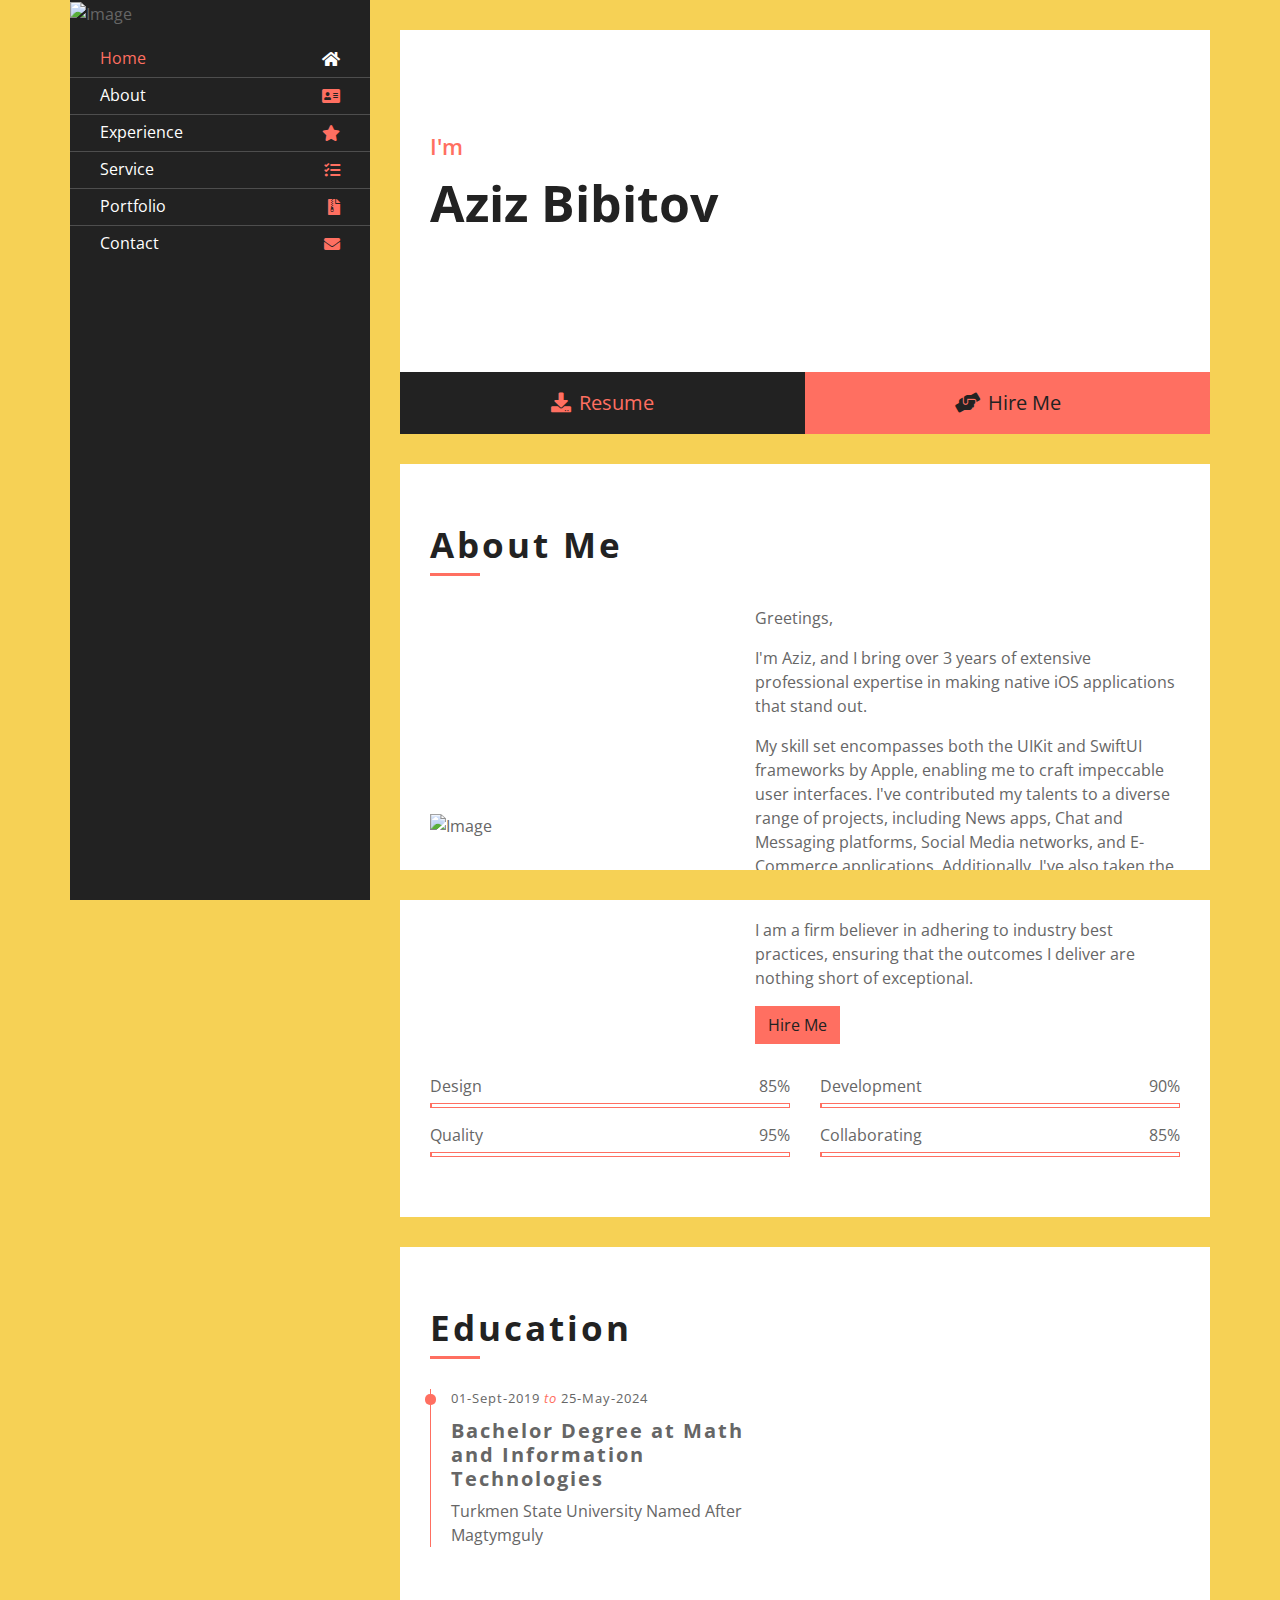
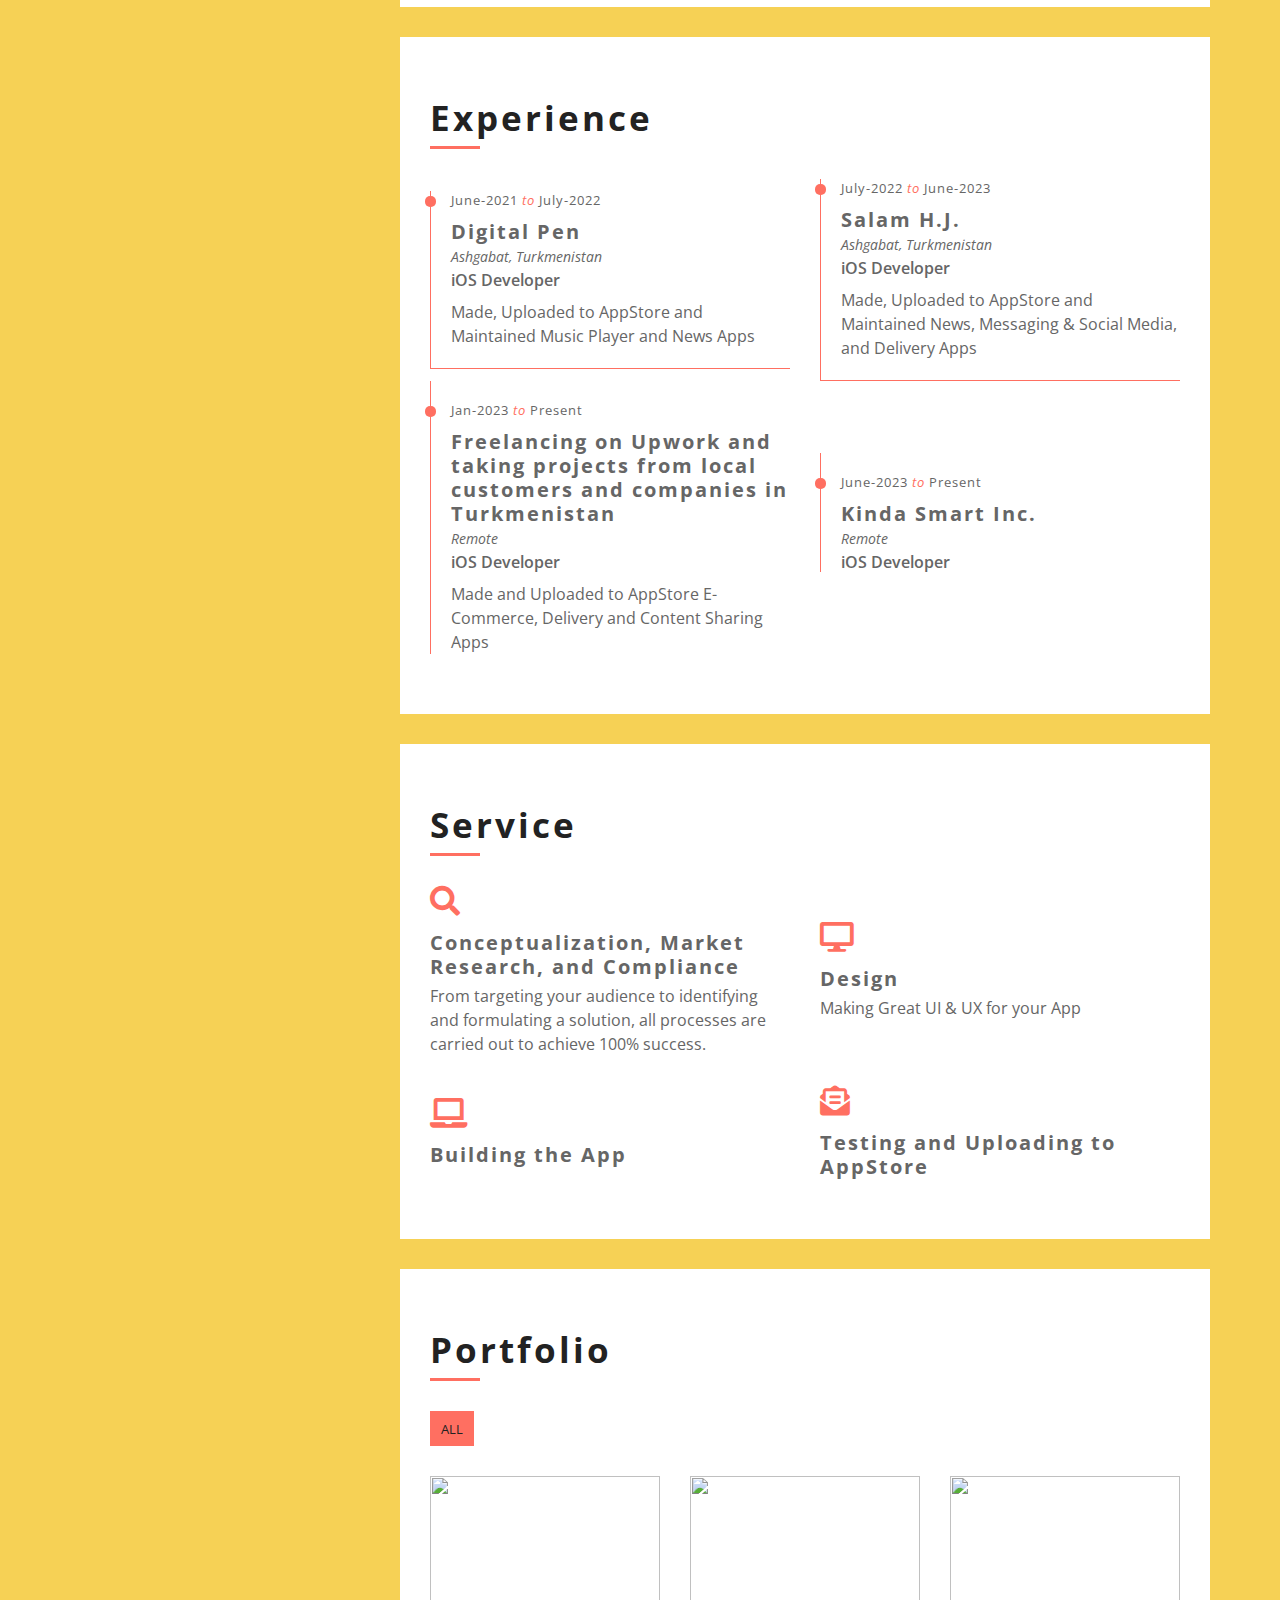
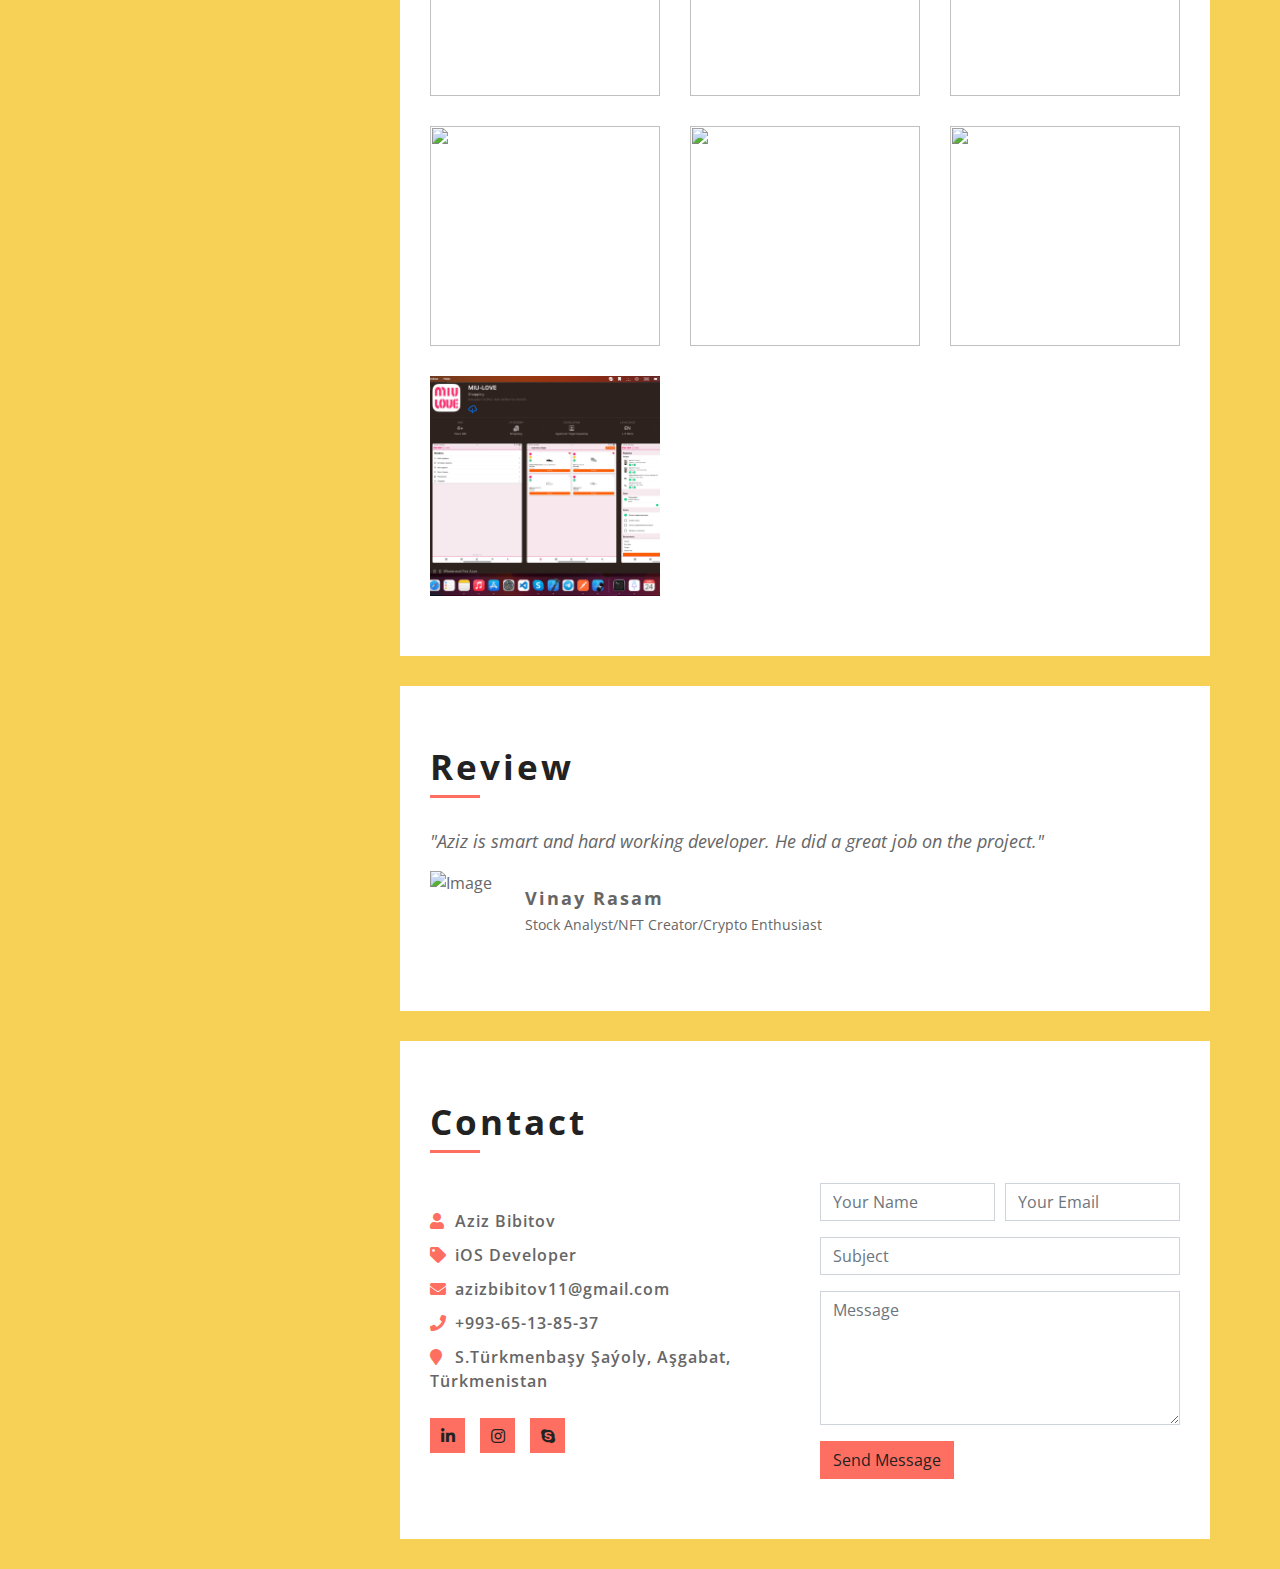
==== index.html @ 0ed860e7 "About changed" ====
<!DOCTYPE html>
<html lang="en">
    <head>
        <meta charset="utf-8">
        <title>Aziz Bibitov Portfolio</title>
        <meta content="width=device-width, initial-scale=1.0" name="viewport">
        <meta content="Aziz Bibitov Portfolio Expert iOS Developer iPhone Xcode" name="keywords">
        <meta content="Aziz Bibitov Portfolio Expert iOS Developer iPhone Xcode" name="description">

        <!-- Favicon -->
        <link href="img/favicon.ico" rel="icon">

        <!-- Google Fonts -->
        <link href="https://fonts.googleapis.com/css2?family=Open+Sans:300;400;600;700;800&display=swap" rel="stylesheet">

        <!-- CSS Libraries -->
        <link href="https://stackpath.bootstrapcdn.com/bootstrap/4.4.1/css/bootstrap.min.css" rel="stylesheet">
        <link href="https://cdnjs.cloudflare.com/ajax/libs/font-awesome/5.10.0/css/all.min.css" rel="stylesheet">
        <link href="lib/slick/slick.css" rel="stylesheet">
        <link href="lib/slick/slick-theme.css" rel="stylesheet">
        <link href="lib/lightbox/css/lightbox.min.css" rel="stylesheet">

        <!-- Template Stylesheet -->
        <link href="css/style.css" rel="stylesheet">
    </head>

    <body data-spy="scroll" data-target=".navbar" data-offset="51">
        <div class="wrapper">
            <div class="sidebar">
                <div class="sidebar-header">
                    <img src="img/profile.jpg" alt="Image">
                </div>
                <div class="sidebar-content">
                    <nav class="navbar navbar-expand-md bg-dark navbar-dark">
                        <a href="#" class="navbar-brand">Navigation</a>
                        <button type="button" class="navbar-toggler" data-toggle="collapse" data-target="#navbarCollapse">
                            <span class="navbar-toggler-icon"></span>
                        </button>
                        <div class="collapse navbar-collapse" id="navbarCollapse">
                            <ul class="nav navbar-nav">
                                <li class="nav-item">
                                    <a class="nav-link" href="#header">Home<i class="fa fa-home"></i></a>
                                </li>
                                <li class="nav-item">
                                    <a class="nav-link" href="#about">About<i class="fa fa-address-card"></i></a>
                                </li>
                                <li class="nav-item">
                                    <a class="nav-link" href="#experience">Experience<i class="fa fa-star"></i></a>
                                </li>
                                <li class="nav-item">
                                    <a class="nav-link" href="#service">Service<i class="fa fa-tasks"></i></a>
                                </li>
                                <li class="nav-item">
                                    <a class="nav-link" href="#portfolio">Portfolio<i class="fa fa-file-archive"></i></a>
                                </li>
                                <li class="nav-item">
                                    <a class="nav-link" href="#contact">Contact<i class="fa fa-envelope"></i></a>
                                </li>
                            </ul>
                        </div>
                    </nav>
                </div>
                <div class="sidebar-footer">
                    <!--  <a href="#"><i class="fab fa-twitter"></i></a>
                    <a href="#"><i class="fab fa-facebook-f"></i></a>
                    <a href="#"><i class="fab fa-linkedin-in"></i></a> -->
                </div>
            </div>
            <div class="content">
                <!-- Header Start -->
                <div class="header" id="header">
                    <div class="content-inner">
                        <p>I'm</p>
                        <h1>Aziz Bibitov</h1>
                        <h2></h2>
                        <div class="typed-text">Experienced iOS App Developer, Swift Xcode</div>
                    </div>
                </div>
                <!-- Header End -->
                
                <!-- Large Button Start -->
                <div class="large-btn">
                    <div class="content-inner">
                        <a class="btn" href="documents/aziz-bibitow-resume.pdf"><i class="fa fa-download"></i>Resume</a>
                        <a class="btn" href="https://join.skype.com/invite/KfkAxAWq8kUP"><i class="fa fa-hands-helping"></i>Hire Me</a>
                    </div>
                </div>
                <!-- Large Button End -->
                
                <!-- About Start -->
                <div class="about" id="about">
                    <div class="content-inner">
                        <div class="content-header">
                            <h2>About Me</h2>
                        </div>
                        <div class="row align-items-center">
                            <div class="col-md-6 col-lg-5">
                                <img src="img/about.jpg" alt="Image">
                            </div>
                            <div class="col-md-6 col-lg-7">
                                <p>
                                    Greetings,
                                </p>
                                <p>
                                    I'm Aziz, and I bring over 3 years of extensive professional expertise in making native iOS applications that stand out.
                                </p>
                                <p>
                                    My skill set encompasses both the UIKit and SwiftUI frameworks by Apple, enabling me to craft impeccable user interfaces. I've contributed my talents to a diverse range of projects, including News apps, Chat and Messaging platforms, Social Media networks, and E-Commerce applications. Additionally, I've also taken the initiative to create a captivating musical game app. 
                                </p>
                                <p>
                                    I am a firm believer in adhering to industry best practices, ensuring that the outcomes I deliver are nothing short of exceptional.
                                </p>
                                <a class="btn" href="https://join.skype.com/invite/KfkAxAWq8kUP">Hire Me</a>
                            </div>
                        </div>
                        <div class="row">
                            <div class="col-md-6">
                                <div class="skills">
                                    <div class="skill-name">
                                        <p>Design</p><p>85%</p>
                                    </div>
                                    <div class="progress">
                                        <div class="progress-bar" role="progressbar" aria-valuenow="85" aria-valuemin="0" aria-valuemax="100"></div>
                                    </div>
                                    <div class="skill-name">
                                        <p>Quality</p><p>95%</p>
                                    </div>
                                    <div class="progress">
                                        <div class="progress-bar" role="progressbar" aria-valuenow="95" aria-valuemin="0" aria-valuemax="100"></div>
                                    </div>
                                </div>
                            </div>
                            <div class="col-md-6">
                                <div class="skills">
                                    <div class="skill-name">
                                        <p>Development</p><p>90%</p>
                                    </div>
                                    <div class="progress">
                                        <div class="progress-bar" role="progressbar" aria-valuenow="90" aria-valuemin="0" aria-valuemax="100"></div>
                                    </div>
                                    <div class="skill-name">
                                        <p>Collaborating</p><p>85%</p>
                                    </div>
                                    <div class="progress">
                                        <div class="progress-bar" role="progressbar" aria-valuenow="85" aria-valuemin="0" aria-valuemax="100"></div>
                                    </div>
                                </div>
                            </div>
                        </div>
                    </div>
                </div>
                <!-- About End -->
                
                <!-- Education Start -->
                <div class="education" id="education">
                    <div class="content-inner">
                        <div class="content-header">
                            <h2>Education</h2>
                        </div>
                        <div class="row align-items-center">
                            <div class="col-md-6">
                                <div class="edu-col">
                                    <span>01-Sept-2019 <i>to</i> 25-May-2024</span>
                                    <h3>Bachelor Degree at Math and Information Technologies</h3>
                                    <p>Turkmen State University Named After Magtymguly</p>
                                </div>
                           <!--  </div>
                            <div class="col-md-6">
                                <div class="edu-col">
                                    <span>01-Jan-2020 <i>to</i> 31-Dec-2050</span>
                                    <h3>Bachelor Degree</h3>
                                    <p>Lorem ipsum dolor sit amet elit suscipit orci. Donec molestie velit id libero.</p>
                                </div>
                            </div>
                            <div class="col-md-6">
                                <div class="edu-col">
                                    <span>01-Jan-2020 <i>to</i> 31-Dec-2050</span>
                                    <h3>Associate Degree</h3>
                                    <p>Lorem ipsum dolor sit amet elit suscipit orci. Donec molestie velit id libero.</p>
                                </div>
                            </div>
                            <div class="col-md-6">
                                <div class="edu-col">
                                    <span>01-Jan-2020 <i>to</i> 31-Dec-2050</span>
                                    <h3>High School</h3>
                                    <p>Lorem ipsum dolor sit amet elit suscipit orci. Donec molestie velit id libero.</p>
                                </div> -->
                            </div>
                        </div>
                    </div>
                </div>
                <!-- Education Start -->
                
                <!-- Experience Start -->
                <div class="experience" id="experience">
                    <div class="content-inner">
                        <div class="content-header">
                            <h2>Experience</h2>
                        </div>
                        <div class="row align-items-center">
                            <div class="col-md-6">
                                <div class="exp-col">
                                    <span>June-2021 <i>to</i> July-2022</span>
                                    <h3>Digital Pen</h3>
                                    <h4>Ashgabat, Turkmenistan</h4>
                                    <h5>iOS Developer</h5>
                                    <p>Made, Uploaded to AppStore and Maintained Music Player and News Apps</p>
                                </div>
                            </div>
                            <div class="col-md-6">
                                <div class="exp-col">
                                    <span>July-2022 <i>to</i> June-2023</span>
                                    <h3>Salam H.J.</h3>
                                    <h4>Ashgabat, Turkmenistan</h4>
                                    <h5>iOS Developer</h5>
                                    <p>Made, Uploaded to AppStore and Maintained News, Messaging & Social Media, and Delivery Apps</p>
                                </div>
                           </div>
                            <div class="col-md-6">
                                <div class="exp-col">
                                    <span>Jan-2023 <i>to</i> Present</span>
                                    <h3>Freelancing on Upwork and taking projects from local customers and companies in Turkmenistan</h3>
                                    <h4>Remote</h4>
                                    <h5>iOS Developer</h5>
                                    <p>Made and Uploaded to AppStore E-Commerce, Delivery and Content Sharing Apps</p>
                                </div>
                              </div>
                            <div class="col-md-6">
                                <div class="exp-col">
                                    <span>June-2023 <i>to</i> Present</span>
                                    <h3>Kinda Smart Inc.</h3>
                                    <h4>Remote</h4>
                                    <h5>iOS Developer</h5>
                                    <p>   </p>
                                </div>
                            </div>
                        </div>
                    </div>
                </div>
                <!-- Experience Start -->
                
                <!-- Service Start -->
                <div class="service" id="service">
                    <div class="content-inner">
                        <div class="content-header">
                            <h2>Service</h2>
                        </div>
                        <div class="row align-items-center">
                            <div class="col-md-6">
                                <div class="srv-col">
                                    <i class="fa fa-search"></i>
                                    <h3>Conceptualization, Market Research, and Compliance</h3>
                                    <p>From targeting your audience to identifying and formulating a solution, all processes are carried out to achieve 100% success.</p>
                                </div>
                            </div>
                            <div class="col-md-6">
                                <div class="srv-col">
                                    <i class="fa fa-desktop"></i>
                                    <h3>Design</h3>
                                    <p>Making Great UI & UX for your App</p>
                                </div>
                            </div>
                            <div class="col-md-6">
                                <div class="srv-col">
                                    <i class="fa fa-laptop"></i>
                                    <h3>Building the App</h3>
                                    <p></p>
                                </div>
                            </div>
                            <div class="col-md-6">
                                <div class="srv-col">
                                    <i class="fa fa-envelope-open-text"></i>
                                    <h3>Testing and Uploading to AppStore</h3>
                                    <p></p>
                                </div>
                            </div>
                        </div>
                    </div>
                </div>
                <!-- Service Start -->
                
                <!-- Portfolio Start -->
                <div class="portfolio" id="portfolio">
                    <div class="content-inner">
                        <div class="content-header">
                            <h2>Portfolio</h2>
                        </div>
                        <div class="row">
                            <div class="col-lg-12">
                                <ul id="portfolio-flters">
                                    <li data-filter="*" class="filter-active">All</li>
                                  <!--   <li data-filter=".web-des">Design</li>
                                    <li data-filter=".web-dev">Development</li>
                                    <li data-filter=".dig-mar">Marketing</li> -->
                                </ul>
                            </div>
                        </div>
                        <div class="row portfolio-container">
                            <div class="col-lg-4 col-md-6 portfolio-item web-des">
                                <div class="portfolio-wrap">
                                    <figure>
                                        <img src="img/portfolio-1.jpg" class="img-fluid" alt="">
                                        <a href="img/portfolio-1.jpg" data-lightbox="portfolio" data-title="Salam Messenger AppStore" class="link-preview" title="Preview"><i class="fa fa-eye"></i></a>
                                        <a href="https://apps.apple.com/tm/app/salam-messenger/id1630651948" class="link-details" title="More Details"><i class="fa fa-link"></i></a>
                                        <a class="portfolio-title" href="documents/salam-messenger-desc.pdf">Salam Messenger <span>iOS Development</span></a>
                                    </figure>
                                </div>
                            </div>

                            <div class="col-lg-4 col-md-6 portfolio-item web-des">
                                <div class="portfolio-wrap">
                                    <figure>
                                        <img src="img/portfolio-2.jpg" class="img-fluid" alt="">
                                        <a href="img/portfolio-2.jpg" class="link-preview" data-lightbox="portfolio" data-title="SalamNews AppStore" title="Preview"><i class="fa fa-eye"></i></a>
                                        <a href="https://apps.apple.com/ao/app/salamnews/id1637242577" class="link-details" title="More Details"><i class="fa fa-link"></i></a>
                                        <a class="portfolio-title" href="documents/salam-news-desc.pdf">SalamNews <span>iOS Development</span></a>
                                    </figure>
                                </div>
                            </div>

                            <div class="col-lg-4 col-md-6 portfolio-item web-dev">
                                <div class="portfolio-wrap">
                                    <figure>
                                        <img src="img/portfolio-3.jpg" class="img-fluid" alt="">
                                        <a href="img/portfolio-3.jpg" class="link-preview" data-lightbox="portfolio" data-title="Salam Express AppStore" title="Preview"><i class="fa fa-eye"></i></a>
                                        <a href="https://apps.apple.com/tm/app/salam-express/id6447171216" class="link-details" title="More Details"><i class="fa fa-link"></i></a>
                                        <a class="portfolio-title" href="documents/salam-express-desc.pdf">Salam Express <span>iOS Development</span></a>
                                    </figure>
                                </div>
                            </div>

                            <div class="col-lg-4 col-md-6 portfolio-item web-dev">
                                <div class="portfolio-wrap">
                                    <figure>
                                        <img src="img/portfolio-4.jpg" class="img-fluid" alt="">
                                        <a href="img/portfolio-4.jpg" class="link-preview" data-lightbox="portfolio" data-title="Live Concert AppStore" title="Preview"><i class="fa fa-eye"></i></a>
                                        <a href="#" class="link-details" title="More Details"><i class="fa fa-link"></i></a>
                                        <a class="portfolio-title" href="documents/live-concert-sound-effects-desc.pdf">Live Concert <span>iOS Development</span></a>
                                    </figure>
                                </div>
                            </div>

                            <div class="col-lg-4 col-md-6 portfolio-item dig-mar">
                                <div class="portfolio-wrap">
                                    <figure>
                                        <img src="img/portfolio-5.jpg" class="img-fluid" alt="">
                                        <a href="img/portfolio-5.jpg" class="link-preview" data-lightbox="portfolio" data-title="Content Transfer Smart Share AppStore" title="Preview"><i class="fa fa-eye"></i></a>
                                        <a href="https://apps.apple.com/us/app/content-transfer-smart-share/id1669141051" class="link-details" title="More Details"><i class="fa fa-link"></i></a>
                                        <a class="portfolio-title" href="documents/content-transfer-prez.pdf">Content Transfer Smart Share <span>iOS Development</span></a>
                                    </figure>
                                </div>
                            </div>

                            <div class="col-lg-4 col-md-6 portfolio-item dig-mar">
                                <div class="portfolio-wrap">
                                    <figure>
                                        <img src="img/portfolio-6.jpg" class="img-fluid" alt="">
                                        <a href="img/portfolio-6.jpg" class="link-preview" data-lightbox="portfolio" data-title="Altyn Ýoda AppStore" title="Preview"><i class="fa fa-eye"></i></a>
                                        <a href="https://apps.apple.com/us/app/altyn-%C3%BDoda/id6449493886" class="link-details" title="More Details"><i class="fa fa-link"></i></a>
                                        <a class="portfolio-title" href="documents/altyn-yoda-desc.pdf">Altyn Ýoda <span>iOS Development</span></a>
                                    </figure>
                                </div>
                            </div>

                            <div class="col-lg-4 col-md-6 portfolio-item dig-mar">
                                <div class="portfolio-wrap">
                                    <figure>
                                        <img src="img/portfolio-7.png" class="img-fluid" alt="">
                                        <a href="img/portfolio-7.png" class="link-preview" data-lightbox="portfolio" data-title="MIU LOVE AppStore" title="Preview"><i class="fa fa-eye"></i></a>
                                        <a href="https://apps.apple.com/us/app/miu-love/id6449924504" class="link-details" title="More Details"><i class="fa fa-link"></i></a>
                                        <a class="portfolio-title" href="documents/miu-love-desc.pdf">MIU LOVE <span>iOS Development</span></a>
                                    </figure>
                                </div>
                            </div>
                        </div>
                    </div>
                </div>
                <!-- Portfolio Start -->
                
                <!-- Review Start -->
                <div class="review" id="review">
                    <div class="content-inner">
                        <div class="content-header">
                            <h2>Review</h2>
                        </div>
                        <div class="row align-items-center review-slider">
                            <div class="col-md-12">
                                <div class="review-slider-item">
                                    <div class="review-text">
                                        <p>
                                            "Aziz is smart and hard working developer. He did a great job on the project."
                                        </p>
                                    </div>
                                    <div class="review-img">
                                        <img src="img/review-1.jpg" alt="Image">
                                        <div class="review-name">
                                            <h3>Vinay Rasam</h3>
                                            <p>Stock Analyst/NFT Creator/Crypto Enthusiast</p>
                                        </div>
                                    </div>
                                </div>
                            </div>
                            <!-- <div class="col-md-12">
                                <div class="review-slider-item">
                                    <div class="review-text">
                                        <p>
                                            Lorem ipsum dolor sit amet, consectetur adipiscing elit. Sed eu suscipit orci. Donec molestie velit id libero blandit, quis suscipit urna suscipit. Donec aliquet erat eu lacinia iaculis. Ut tempor tellus eu sem pharetra feugiat.
                                        </p>
                                    </div>
                                    <div class="review-img">
                                        <img src="img/review-2.jpg" alt="Image">
                                        <div class="review-name">
                                            <h3>Client Name</h3>
                                            <p>Profession</p>
                                        </div>
                                    </div>
                                </div>
                            </div>
                            <div class="col-md-12">
                                <div class="review-slider-item">
                                    <div class="review-text">
                                        <p>
                                            Lorem ipsum dolor sit amet, consectetur adipiscing elit. Sed eu suscipit orci. Donec molestie velit id libero blandit, quis suscipit urna suscipit. Donec aliquet erat eu lacinia iaculis. Ut tempor tellus eu sem pharetra feugiat.
                                        </p>
                                    </div>
                                    <div class="review-img">
                                        <img src="img/review-3.jpg" alt="Image">
                                        <div class="review-name">
                                            <h3>Client Name</h3>
                                            <p>Profession</p>
                                        </div>
                                    </div>
                                </div>
                            </div> -->
                        </div>
                    </div>
                </div>
                <!-- Review End -->
                
                <!-- Contact Start -->
                <div class="contact" id="contact">
                    <div class="content-inner">
                        <div class="content-header">
                            <h2>Contact</h2>
                        </div>
                        <div class="row align-items-center">
                            <div class="col-md-6">
                                <div class="contact-info">
                                    <p><i class="fa fa-user"></i>Aziz Bibitov</p>
                                    <p><i class="fa fa-tag"></i>iOS Developer</p>
                                    <p><i class="fa fa-envelope"></i><a href="mailto:azizbibitov11@gmail.com">azizbibitov11@gmail.com</a></p>
                                    <p><i class="fa fa-phone"></i><a href="tel:+99365138537">+993-65-13-85-37</a></p>
                                    <p><i class="fa fa-map-marker"></i>S.Türkmenbaşy Şaýoly, Aşgabat, Türkmenistan</p>
                                    <div class="social">
                                       <!--  <a class="btn" href=""><i class="fab fa-twitter"></i></a>
                                        <a class="btn" href=""><i class="fab fa-facebook-f"></i></a> -->
                                        <a class="btn" href="https://www.linkedin.com/in/aziz-bibitov-707753252/"><i class="fab fa-linkedin-in"></i></a>
                                        <a class="btn" href="https://www.instagram.com/azizbibitov96/"><i class="fab fa-instagram"></i></a>
                                        <a class="btn" href="https://join.skype.com/invite/KfkAxAWq8kUP"><i class="fab fa-skype"></i></a>
                                    </div>
                                </div>
                            </div>
                            <div class="col-md-6">
                                <div class="form">
                                    <form>
                                        <div class="form-row">
                                            <div class="form-group col-md-6">
                                                <input type="text" class="form-control" placeholder="Your Name" />
                                            </div>
                                            <div class="form-group col-md-6">
                                                <input type="email" class="form-control" placeholder="Your Email" />
                                            </div>
                                        </div>
                                        <div class="form-group">
                                            <input type="text" class="form-control" placeholder="Subject" />
                                        </div>
                                        <div class="form-group">
                                            <textarea class="form-control" rows="5" placeholder="Message"></textarea>
                                        </div>
                                        <div><button class="btn" type="submit">Send Message</button></div>
                                    </form>
                                </div>
                            </div>
                        </div>
                    </div>
                </div>
                <!-- Contact End -->
                
                <!-- Footer Start -->
                <!-- <div class="footer">
                    <div class="content-inner">
                        <div class="row align-items-center">
                            <div class="col-md-6">
                                <p>&copy; Copyright <a href="https://htmlcodex.com">HTML Codex</a>. All Rights Reserved</p>
                            </div>
                            <div class="col-md-6">
                                <p>Powered by <a href="https://htmlcodex.com">HTML Codex</a></p>
                            </div>
                        </div>
                    </div>
                </div>  -->
                <!-- Footer Start -->
            </div>
        </div>
        
        <!-- Back to Top -->
        <a href="#" class="back-to-top"><i class="fa fa-angle-double-up"></i></a>
        
        <!-- JavaScript Libraries -->
        <script src="https://code.jquery.com/jquery-3.4.1.min.js"></script>
        <script src="https://stackpath.bootstrapcdn.com/bootstrap/4.4.1/js/bootstrap.bundle.min.js"></script>
        <script src="lib/easing/easing.min.js"></script>
        <script src="lib/slick/slick.min.js"></script>
        <script src="lib/typed/typed.min.js"></script>
        <script src="lib/waypoints/waypoints.min.js"></script>
        <script src="lib/isotope/isotope.pkgd.min.js"></script>
        <script src="lib/lightbox/js/lightbox.min.js"></script>
        
        <!-- Template Javascript -->
        <script src="js/main.js"></script>
    </body>
</html>
---- css/style.css ----
/**********************************/
/********** General CSS *********** #F6D155  1e4566 /
/**********************************/
body {
    color: #666666;
    background: #F6D155;
    font-family: 'Open Sans', sans-serif;
}

a {
    color: #222222;
    transition: all .3s;
}

a:hover,
a:active,
a:focus {
    color: #FF6F61;
    outline: none;
    text-decoration: none;
}

.btn:focus {
    box-shadow: none;
}


/**********************************/
/****** Layout with Sidebar *******/
/**********************************/
.wrapper {
    position: relative;
    margin: 0 auto;
    width: 100%;
    max-width: 1140px;
}

.wrapper .sidebar {
    position: relative;
    width: 100%;
    float: left;
    background: #222222;
}

.wrapper .content {
    position: relative;
    width: 100%;
    padding: 15px;
    float: left;
    background: #F6D155;
}

.wrapper .sidebar-header,
.wrapper .sidebar-footer {
    display: none;
}

.navbar {
    padding: 15px;
    background: #222222 !important;
}

.navbar-expand-md .navbar-nav .nav-item {
    width: 100%;
    border-top: 1px solid rgba(255, 255, 255, .2);
}

.navbar-expand-md .navbar-nav .nav-item:first-child{
    border-top: none;
}

.navbar-expand-md .navbar-nav .nav-link {
    color: #ffffff;
    padding: 5px 15px 7px 15px;
    transition: all .3s;
}

.navbar-expand-md .navbar-nav .nav-link i {
    color: #FF6F61;
    float: right;
    padding-top: 5px;
    transition: all .3s;
}

.navbar-expand-md .navbar-nav .nav-link:hover,
.navbar-expand-md .navbar-nav .nav-link.active {
    color: #FF6F61;
}

.navbar-expand-md .navbar-nav .nav-link:hover i,
.navbar-expand-md .navbar-nav .nav-link.active i{
    color: #ffffff;
}


.wrapper .sidebar,
.wrapper .content {
    -webkit-transition: margin 200ms ease-out;
    -moz-transition: margin 200ms ease-out;
    -o-transition: margin 200ms ease-out;
    transition: margin 200ms ease-out;
}

@media (min-width: 768px) {
    .wrapper .content {
        padding: 30px 0px 30px 30px;
    }
    
    .wrapper .content::before,
    .wrapper .content::after {
        position: fixed;
        content: "";
        width: 100%;
        height: 30px;
        background: #F6D155;
        z-index: 1;
    }
    
    .wrapper .content::before {
        top: 0;
    }
    
    .wrapper .content::after {
        bottom: 0;
    }
    
    .wrapper .sidebar {
        position: fixed;
        width: 300px;
        height: 100%;
        margin-left: -250px;
        float: left;
        overflow: auto;
        scrollbar-width: thin;
        scrollbar-color: gray;
        z-index: 2;
    }

    .wrapper .sidebar:hover {
        margin-left: 0px;
    }
    
    .wrapper .content {
        position: relative;
        width: calc(100% - 50px);
        margin-left: 50px;
        float: right;
    }
    
    .wrapper .sidebar:hover  .sidebar-header {
        position: relative;
        display: block;
        width: 100%;
    }

    .wrapper .sidebar .sidebar-header img {
        width: 100%;
        height: auto;
    }
    
    .navbar-brand {
        display: none;
    }
    
    .navbar {
        padding: 15px 0;
        flex-direction: column;
    }
    
    .wrapper .sidebar:hover .navbar-expand-md .navbar-nav .nav-link {
        padding: 5px 30px 7px 30px;
    }
    
    .wrapper .sidebar::-webkit-scrollbar {
        width: 7px;
    }

    .wrapper .sidebar::-webkit-scrollbar-track {
        -webkit-box-shadow: inset 0 0 6px rgba(0,0,0,0.1);
    }

    .wrapper .sidebar::-webkit-scrollbar-thumb {
        background-color: darkgrey;
        outline: 1px solid slategrey;
        border-radius: 7px
    }
    
    .navbar-brand {
        display: none;
    }
    
    .sidebar .sidebar-footer {
        width: 300px;
        position: fixed;
        bottom: 0;
        padding: 15px;
        font-size: 0;
        text-align: center;
        background: #222222;
    }
    
    .sidebar .sidebar-footer a {
        display: inline-block;
        width: 40px;
        height: 40px;
        padding: 5px 0;
        margin: 0 15px 15px 0;
        text-align: center;
        font-size: 18px;
        color: #222222;
        background: #FF6F61;
    }
    
    .sidebar .sidebar-footer a:last-child {
        margin-right: 0;
    }
    
    .sidebar .sidebar-footer a:hover {
        color: #FF6F61;
        background: #ffffff;
    }
    
    .sidebar:hover .sidebar-footer {
        display: block;
    }
}

@media (min-width: 992px) {
    .wrapper .sidebar {
        margin: 0;
    }

    .wrapper .content {
        width: calc(100% - 300px);
        margin-left: 300px;
    }

    .sidebar .sidebar-header {
        position: relative;
        display: block;
        width: 100%;
    }
    
    .navbar-expand-md .navbar-nav .nav-link {
        padding: 5px 30px 7px 30px;
    }
    
    .sidebar .sidebar-footer {
        display: block;
    }
}

@media (max-width: 1140px) {
    .wrapper .content {
        padding: 30px;
    }
}

@media (max-width: 576px) {
    .wrapper .content {
        padding: 15px;
    }
}


/**********************************/
/******** Back to Top CSS *********/
/**********************************/
.back-to-top {
    position: fixed;
    display: none;
    width: 30px;
    height: 30px;
    text-align: center;
    line-height: 1;
    font-size: 30px;
    right: 30px;
    bottom: 30px;
    transition: background 0.5s;
    z-index: 11;
}

.back-to-top i {
    color: #222222;
}

.back-to-top i:hover {
    color: #FF6F61;
}

.back-to-top {
    -webkit-animation: action 1s infinite  alternate;
    animation: action 1s infinite  alternate;
}

@-webkit-keyframes action {
    0% { transform: translateY(0); }
    100% { transform: translateY(-15px); }
}

@keyframes action {
    0% { transform: translateY(0); }
    100% { transform: translateY(-15px); }
}


/**********************************/
/*********** Header CSS ***********/
/**********************************/
.header {
    position: relative;
    background: #ffffff;
}

.header .content-inner {
    padding: 100px 30px;
    background: url(../img/profile.png) right bottom no-repeat;
    background-size: contain;
}

.header p {
    color: #FF6F61;
    font-size: 22px;
    font-weight: 600;
    margin-bottom: 10px;
}

.header h1 {
    color: #222222;
    font-size: 50px;
    font-weight: 700;
}

.header h2 {
    display: inline-block;
    margin: 0;
    height: 25px;
    font-size: 25px;
}

.header .typed-text {
    display: none;
}

.header .typed-cursor {
    font-size: 25px;
    font-weight: 300;
    color: #222222;
}

.large-btn .content-inner {
    font-size: 0;
    border-bottom: 30px solid #F6D155;
}

.large-btn .btn {
    position: relative;
    width: 50%;
    padding: 15px 0;
    color: #FF6F61;
    font-size: 20px;
    background: #222222;
    border-radius: 0;
}

.large-btn .btn:last-child {
    color: #222222;
    background: #FF6F61;
}

.large-btn .btn i {
    margin-right: 8px;
}

.large-btn .btn::after {
    position: absolute;
    content: "";
    width: 0;
    height: 100%;
    top: 0;
    left: 0;
    transition: all .3s;
}

.large-btn .btn:hover::after {
    width: 100%;
    background: rgba(255, 255, 255, .1);
}


/**********************************/
/******* Content Header CSS *******/
/**********************************/
.content-header {
    position: relative;
    width: 100%;
    margin-bottom: 30px;
    padding-bottom: 10px;
}

.content-header h2 {
    color: #222222;
    font-size: 35px;
    font-weight: 700;
    letter-spacing: 3px;
    margin: 0;
}

.content-header::after {
    content: '';
    position: absolute;
    display: block;
    width: 50px;
    height: 3px;
    bottom: 0;
    left: 0;
    background: #FF6F61;
}


/**********************************/
/*********** About CSS ************/
/**********************************/
.about {
    position: relative;
    padding: 60px 30px;
    background: #ffffff;
    border-bottom: 30px solid #F6D155;
}


.about img {
    width: 100%;
    height: auto;
}

@media(max-width: 767.98px) {
    .about img {
        margin-bottom: 15px;
    }
}

.about .btn {
    border-radius: 0;
    color: #222222;
    background: #FF6F61;
    transition: all .3s;
}

.about .btn:hover {
    color: #FF6F61;
    background: #222222;
}

.about .skills {
    padding-top: 15px;
}

.about .skill-name {
    margin-top: 15px;
}

.about .skill-name p {
    display: inline-block;
    margin-bottom: 5px;
    font-size: 16px;
    font-weight: 400;
}

.about .skill-name p:last-child {
    float: right;
}

.about .progress {
    height: 5px;
    border: 1px solid #FF6F61;
    border-radius: 0;
    background: #ffffff;
}

.about .progress .progress-bar {
    width: 1px;
    background: #FF6F61;
    border-radius: 0;
    transition: 1s;
}


/**********************************/
/********* Education CSS **********/
/**********************************/
.education {
    position: relative;
    padding: 60px 30px;
    background: #ffffff;
    border-bottom: 30px solid #F6D155;
}

.education .edu-col {
    position: relative;
    width: 100%;
    padding: 20px 0 20px 20px;
    border-left: 1px solid #FF6F61;
    border-bottom: 1px solid #FF6F61;
}

.education .col-md-6:first-child .edu-col {
    padding-top: 0;
}

.education .col-md-6:last-child .edu-col {
    border-bottom: none;
    padding-bottom: 0;
}

@media (min-width: 768px) {
    .education .col-md-6:nth-child(-n+2) .edu-col {
        padding-top: 0;
    }

    .education .col-md-6:last-child .edu-col,
    .education .col-md-6:nth-last-child(2) .edu-col {
        border-bottom: none;
        padding-bottom: 0;
    }
}

.education .edu-col span {
    position: relative;
    display: block;
    font-size: 13px;
    letter-spacing: 1px;
    margin-bottom: 10px;
}

.education .edu-col span::before {
    position: absolute;
    content: "";
    width: 11px;
    height: 11px;
    background: #FF6F61;
    top: 5px;
    left: -26px;
    border-radius: 5px;
}

.education .edu-col span i {
    color: #FF6F61;
}

.education .edu-col h3 {
    font-size: 20px;
    font-weight: 700;
    letter-spacing: 2px;
}

.education .edu-col p {
    margin: 0;
}


/**********************************/
/********* Experience CSS *********/
/**********************************/
.experience {
    position: relative;
    padding: 60px 30px;
    background: #ffffff;
    border-bottom: 30px solid #F6D155;
}

.experience .exp-col {
    position: relative;
    width: 100%;
    padding: 20px 0 20px 20px;
    border-left: 1px solid #FF6F61;
    border-bottom: 1px solid #FF6F61;
}

.experience .col-md-6:first-child .exp-col {
    padding-top: 0;
}

.experience .col-md-6:last-child .exp-col {
    border-bottom: none;
    padding-bottom: 0;
}

@media (min-width: 768px) {
    .experience .col-md-6:nth-child(-n+2) .exp-col {
        padding-top: 0;
    }

    .experience .col-md-6:last-child .exp-col,
    .experience .col-md-6:nth-last-child(2) .exp-col {
        border-bottom: none;
        padding-bottom: 0;
    }
}

.experience .exp-col span {
    position: relative;
    display: block;
    font-size: 13px;
    letter-spacing: 1px;
    margin-bottom: 10px;
}

.experience .exp-col span::before {
    position: absolute;
    content: "";
    width: 11px;
    height: 11px;
    background: #FF6F61;
    top: 5px;
    left: -26px;
    border-radius: 5px;
}

.experience .exp-col span i {
    color: #FF6F61;
}

.experience .exp-col h3 {
    font-size: 20px;
    font-weight: 700;
    letter-spacing: 2px;
    margin-bottom: 5px;
}

.experience .exp-col h4 {
    font-size: 14px;
    font-weight: 400;
    font-style: italic;
    margin-bottom: 5px;
}

.experience .exp-col h5 {
    font-size: 16px;
    font-weight: 600;
    margin-bottom: 10px;
}

.experience .exp-col p {
    margin: 0;
}


/**********************************/
/*********** Service CSS **********/
/**********************************/
.service {
    position: relative;
    padding: 60px 30px 30px 30px;
    background: #ffffff;
    border-bottom: 30px solid #F6D155;
}

.service .srv-col {
    position: relative;
    width: 100%;
    margin-bottom: 30px;
}

.service .srv-col i {
    font-size: 30px;
    color: #FF6F61;
    margin-bottom: 15px;
}

.service .srv-col h3 {
    font-size: 20px;
    font-weight: 700;
    letter-spacing: 2px;
    margin-bottom: 5px;
}

.experience .exp-col h4 {
    font-size: 14px;
    font-weight: 400;
    font-style: italic;
    margin-bottom: 5px;
}

.experience .exp-col h5 {
    font-size: 16px;
    font-weight: 600;
    margin-bottom: 10px;
}

.experience .exp-col p {
    margin: 0;
}


/**********************************/
/********** Portfolio CSS *********/
/**********************************/
.portfolio {
    position: relative;
    padding: 60px 30px 30px 30px;
    background: #ffffff;
    border-bottom: 30px solid #F6D155;
}

.portfolio #portfolio-flters {
    padding: 0;
    margin: -15px 0 30px 0;
    list-style: none;
    font-size: 0;
}

.portfolio #portfolio-flters li {
    cursor: pointer;
    margin: 15px -1px 0 0;
    display: inline-block;
    height: 35px;
    padding: 10px;
    color: #666666;
    font-size: 13px;
    line-height: 15px;
    text-transform: uppercase;
    border: 1px solid #FF6F61;
    background: #ffffff;
    transition: all 0.3s ease-in-out;
}

.portfolio #portfolio-flters li:hover,
.portfolio #portfolio-flters li.filter-active {
    background: #FF6F61;
    color: #222222;
}

.portfolio .portfolio-item {
    position: relative;
    height: 250px;
    overflow: hidden;
}

.portfolio .portfolio-item figure {
    background: #ffffff;
    overflow: hidden;
    height: 220px;
    position: relative;
    border-radius: 0;
    margin: 0; 
}

.portfolio .portfolio-item figure img {
    width: 100%; 
    height: 100%; 
    object-fit: cover; 
}

.portfolio .portfolio-item figure:hover img {
    opacity: 0.3;
    transition: 0.3s;
}

.portfolio .portfolio-item figure .link-preview,
.portfolio .portfolio-item figure .link-details,
.portfolio .portfolio-item figure .portfolio-title {
    position: absolute;
    display: inline-block;
    opacity: 0;
    line-height: 1;
    text-align: center;
    width: 45px;
    height: 35px;
    background: #FF6F61;
    transition: 0.2s linear;
}

.portfolio .portfolio-item figure .link-preview i,
.portfolio .portfolio-item figure .link-details i {
    color: #222222;
    padding-top: 10px;
    font-size: 16px;
}

.portfolio .portfolio-item figure .link-preview:hover,
.portfolio .portfolio-item figure .link-details:hover {
    background: #222222;
}

.portfolio .portfolio-item figure .link-preview:hover i,
.portfolio .portfolio-item figure .link-details:hover i {
    color: #FF6F61;
}

.portfolio .portfolio-item figure .link-preview {
    left: 50%;
    top: calc(25% - 18px);
}

.portfolio .portfolio-item figure .link-details {
    right: 50%;
    top: calc(25% - 18px);
}

.portfolio .portfolio-item figure .portfolio-title {
    margin: 0;
    width: 100%;
    height: 50%;
    left: 0;
    right: 0;
    top: 100%;
    padding: 30px 10px;
    color: #222222;
    font-size: 16px;
    font-weight: 600;
    background: rgba(255, 111, 97, .5);
    border-radius: 0;
}

.portfolio .portfolio-item figure .portfolio-title:hover {
    text-decoration: none;
}

.portfolio .portfolio-item figure .portfolio-title span {
    display: block;
    margin-top: 10px;
    font-family: 'Open Sans', sans-serif;
    font-size: 13px;
    font-weight: 300;
}

.portfolio .portfolio-item figure:hover .link-preview {
    opacity: 1;
    left: calc(50% - 61px);
}

.portfolio .portfolio-item figure:hover .link-details {
    opacity: 1;
    right: calc(50% - 61px);
}

.portfolio .portfolio-item figure:hover .portfolio-title {
    opacity: 1;
    top: 50%;
}


/**********************************/
/*********** Review CSS ***********/
/**********************************/
.review {
    position: relative;
    background: #ffffff;
    border-bottom: 30px solid #F6D155;
}

.review .content-inner {
    position: relative;
    padding: 60px 30px;
    background: url(../img/quote.png) right bottom no-repeat;
}

.review .review-text p {
    font-size: 18px;
    font-style: italic;
}

.review .review-img {
    display: flex;
    align-items: center;
}

.review .review-img img {
    width: 80px; 
    height: 80px; 
    object-fit: cover;
    margin-right: 15px;
}

.review .review-name h3 {
    font-size: 18px;
    font-weight: 700;
    letter-spacing: 2px;
    margin-bottom: 5px;
}

.review .review-name p {
    font-size: 14px;
    margin-bottom: 0;
}

.review .review-text .ratting {
    margin-bottom: 5px;
}

.review .review-text .ratting i {
    color: #FF6F61;
    font-size: 14px;
}

.review .slick-slider:hover .slick-prev {
    left: 30px;
}

.review .slick-slider:hover .slick-next {
    right: 30px;
}

.review-slider .slick-prev,
.review-slider .slick-next {
    width: 35px;
    height: 35px;
    z-index: 1;
    opacity: 0;
    transition: .5s;
    background: rgba(255, 111, 97, .7);
}

.review-slider .slick-prev {
    left: 55px;
}

.review-slider .slick-next {
    right: 55px;
}

.review-slider.slick-slider:hover .slick-prev {
    left: 15px;
    opacity: 1;
}

.review-slider.slick-slider:hover .slick-next {
    right: 15px;
    opacity: 1;
}

.review-slider .slick-prev:hover,
.review-slider .slick-prev:focus,
.review-slider .slick-next:hover,
.review-slider .slick-next:focus {
    background: rgba(0, 0, 0, .7);
}

.review-slider .slick-prev:hover::before,
.review-slider .slick-prev:focus::before,
.review-slider .slick-next:hover::before,
.review-slider .slick-next:focus::before {
    color: #FF6F61;
}

.review-slider .slick-prev::before,
.review-slider .slick-next::before {
    font-family: "Font Awesome 5 Free";
    font-weight: 900;
    font-size: 18px;
    color: #ffffff;
}

.review-slider .slick-prev::before {
    content: "\f104";
}

.review-slider .slick-next::before {
    content: "\f105";
}

.review-slider .slick-dots {
    bottom: 15px;
}

.review-slider .slick-dots li button:before {
    color: #ffffff;
    font-size: 15px;
}

.review-slider .slick-dots li.slick-active button:before {
    color: #FF6F61;
}

.review-slider.slick-slider {
    margin-bottom: 0;
}


/**********************************/
/*********** Contact CSS ***********/
/**********************************/
.contact {
    position: relative;
    padding: 60px 30px 30px 30px;
    background: #ffffff;
}

.contact .contact-info {
    position: relative;
    width: 100%;
    margin-bottom: 30px;
}

.contact .contact-info p {
    font-size: 16px;
    font-weight: 600;
    letter-spacing: 1px;
    margin-bottom: 10px;
}

.contact .contact-info p i {
    width: 25px;
    color: #FF6F61;
}

.contact .contact-info p a {
    color: #666666;
}

.contact .contact-info p a:hover {
    color: #FF6F61;
    text-decoration: none;
}

.contact .social {
    font-size: 0;
}

.contact .social a {
    width: 35px;
    height: 35px;
    padding: 5px 0;
    color: #222222;
    background: #FF6F61;
    border-radius: 0;
    margin-top: 15px;
    margin-right: 15px;
    transition: all .3s;
}

.contact .social a:last-child {
    margin-right: 0;
}

.contact .social a:hover {
    color: #FF6F61;
    background: #222222;
}

.contact .form {
    position: relative;
    width: 100%;
    margin-bottom: 30px;
}

.contact .form .form-control {
    border-radius: 0;
}

.contact .form .form-control:focus {
    box-shadow: none;
    border-color: #FF6F61;
}

.contact .form .btn {
    color: #222222;
    background: #FF6F61;
    border-radius: 0;
    transition: all .3s;
}

.contact .form .btn:hover {
    color: #FF6F61;
    background: #222222;
}


/**********************************/
/*********** Footer CSS ***********/
/**********************************/
.footer {
    position: relative;
    width: 100%;
    padding: 30px 30px 0 30px;
    background: #F6D155;
}

.footer .col-md-6:last-child {
    text-align: right;
}

@media(max-width: 767.98px) {
    .footer .col-md-6,
    .footer .col-md-6:last-child{
        text-align: center;
    }
}

.footer p {
    color: #222222;
    margin: 0;
}

.footer a {
    color: #FF6F61;
    font-weight: 600;
}

.footer a:hover {
    color: #222222;
}
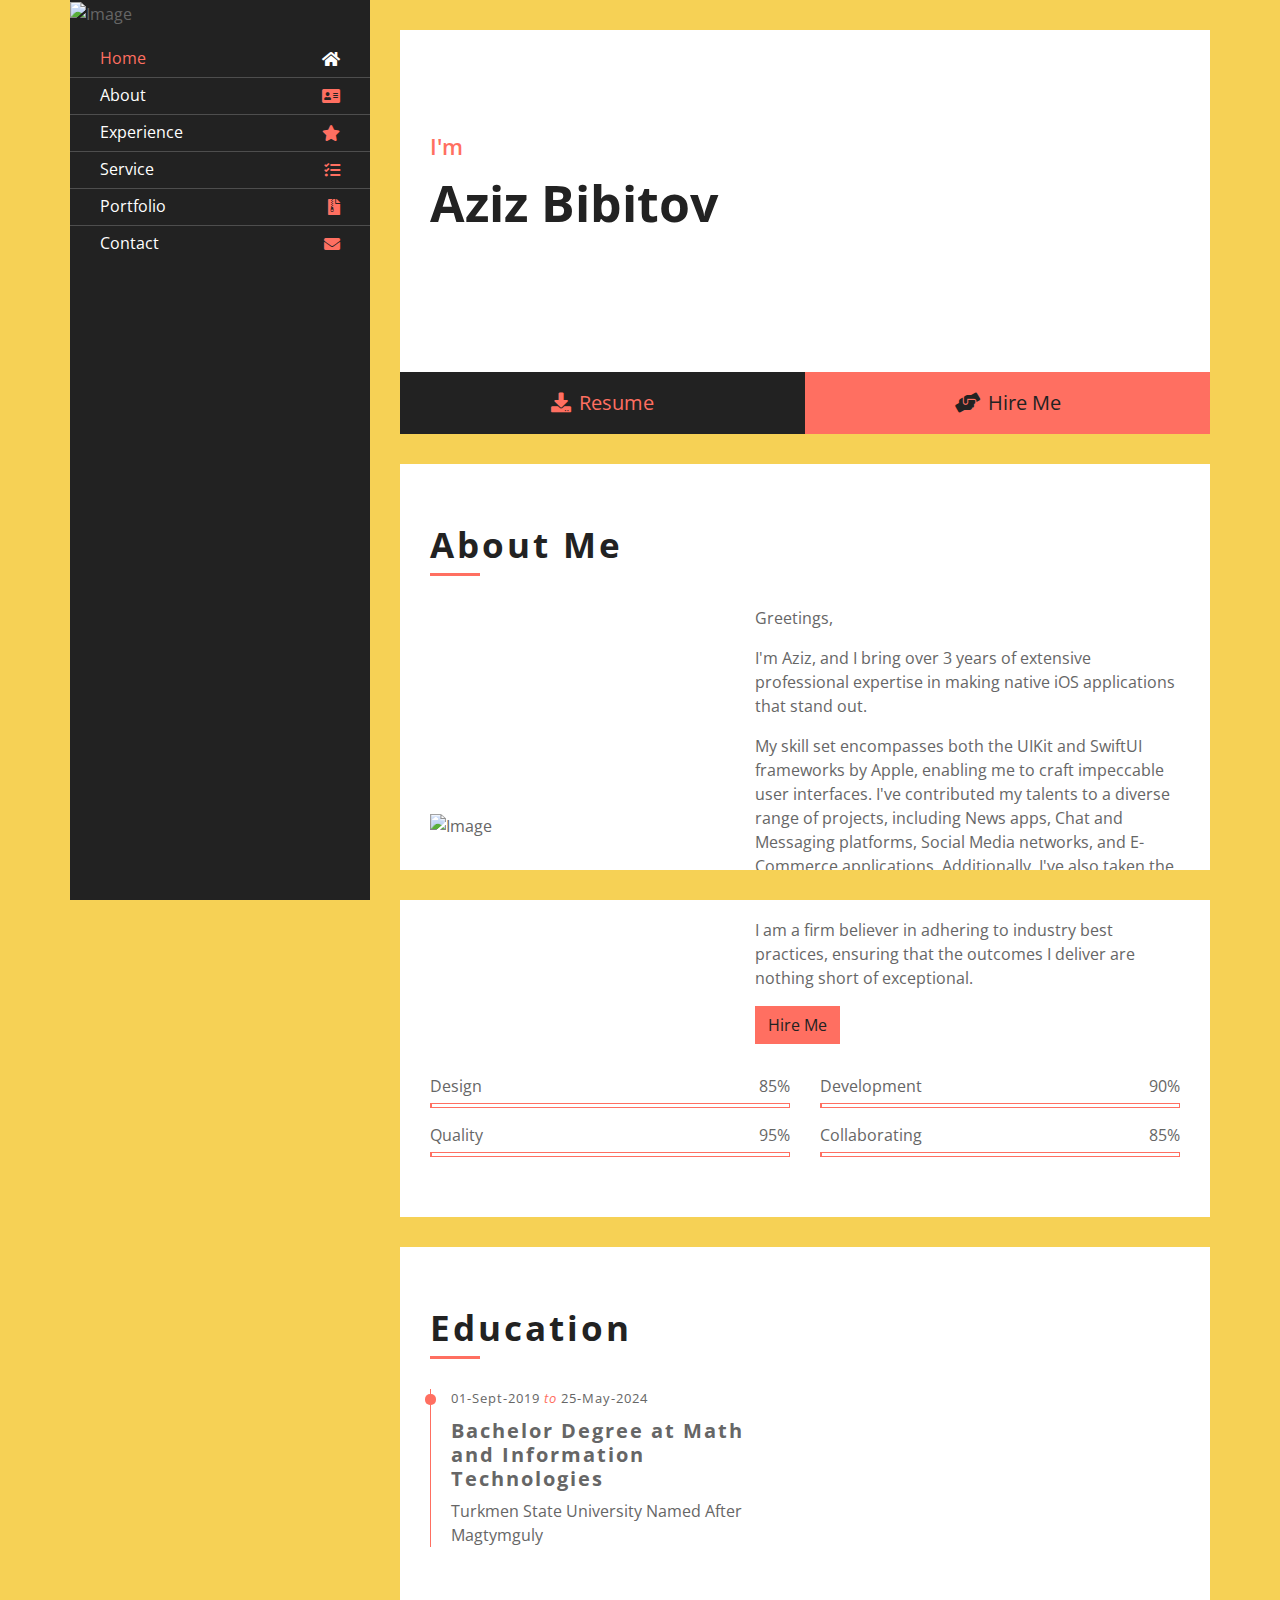
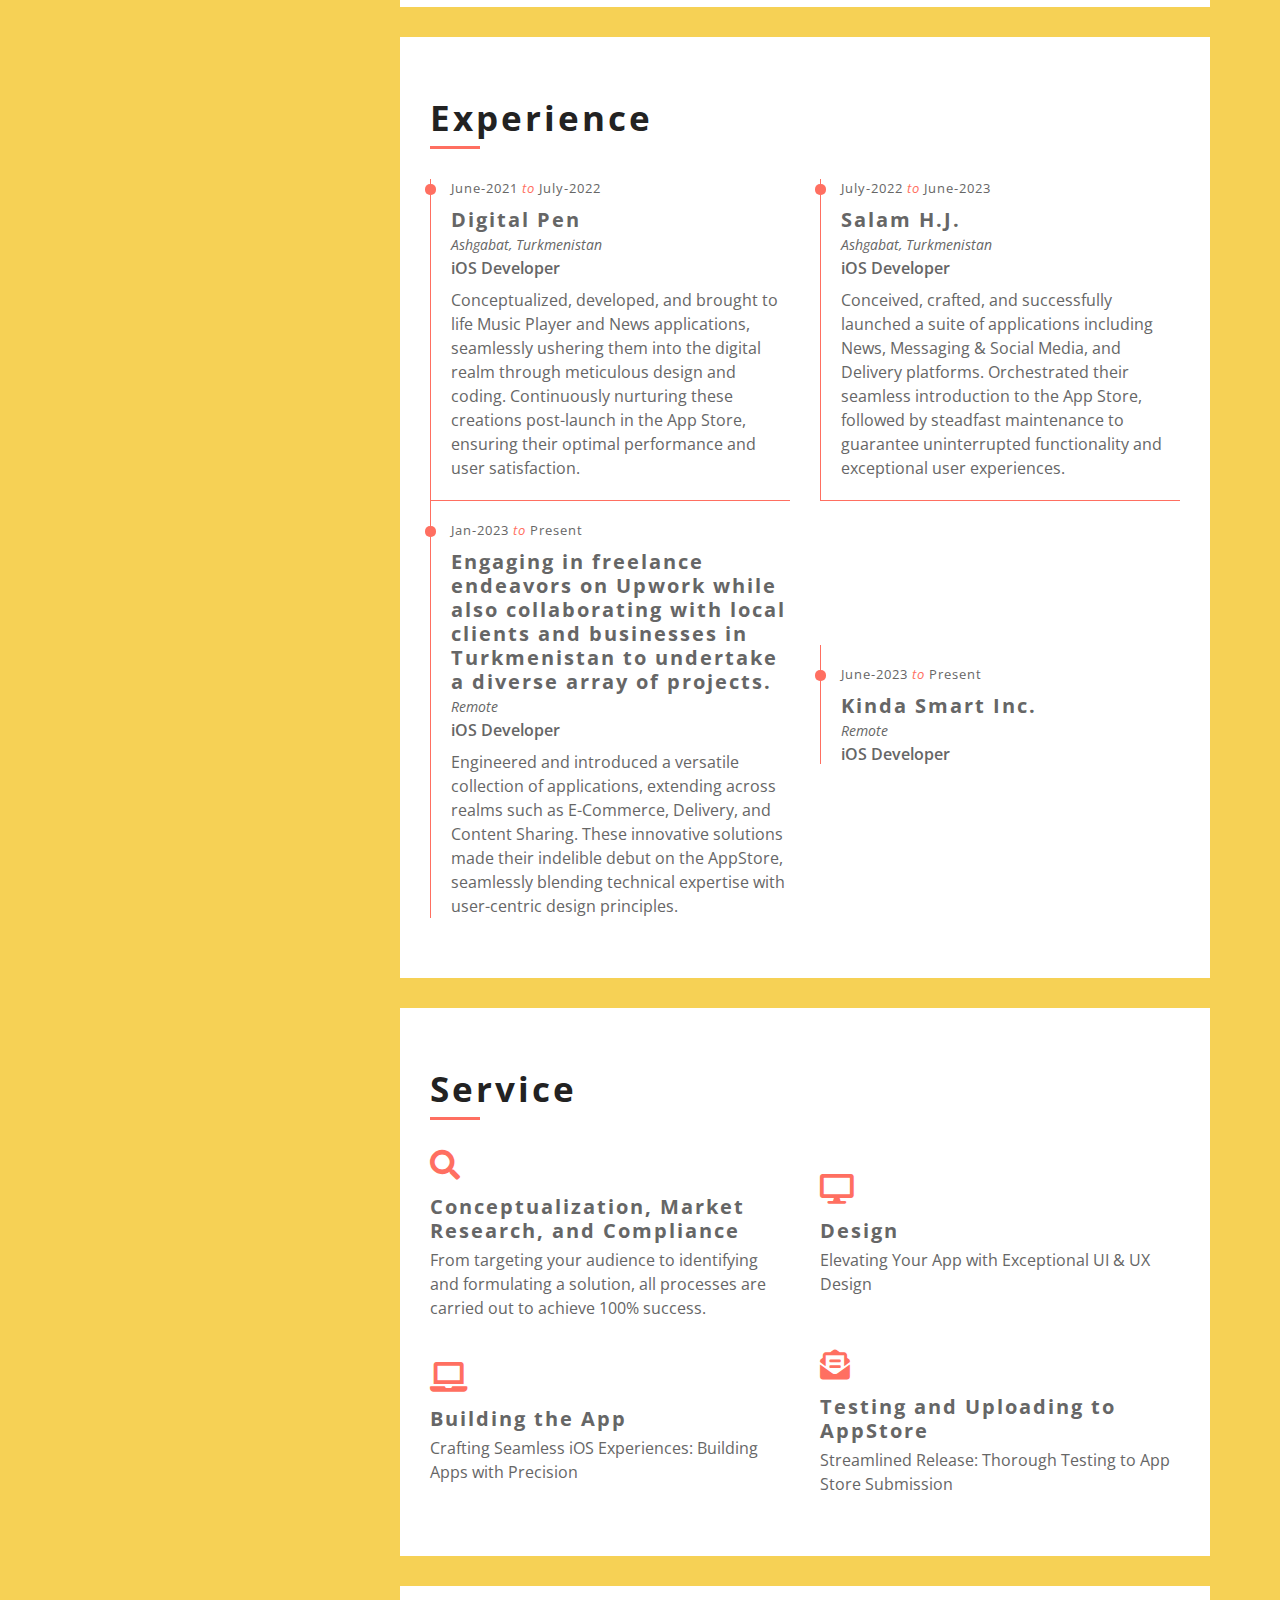
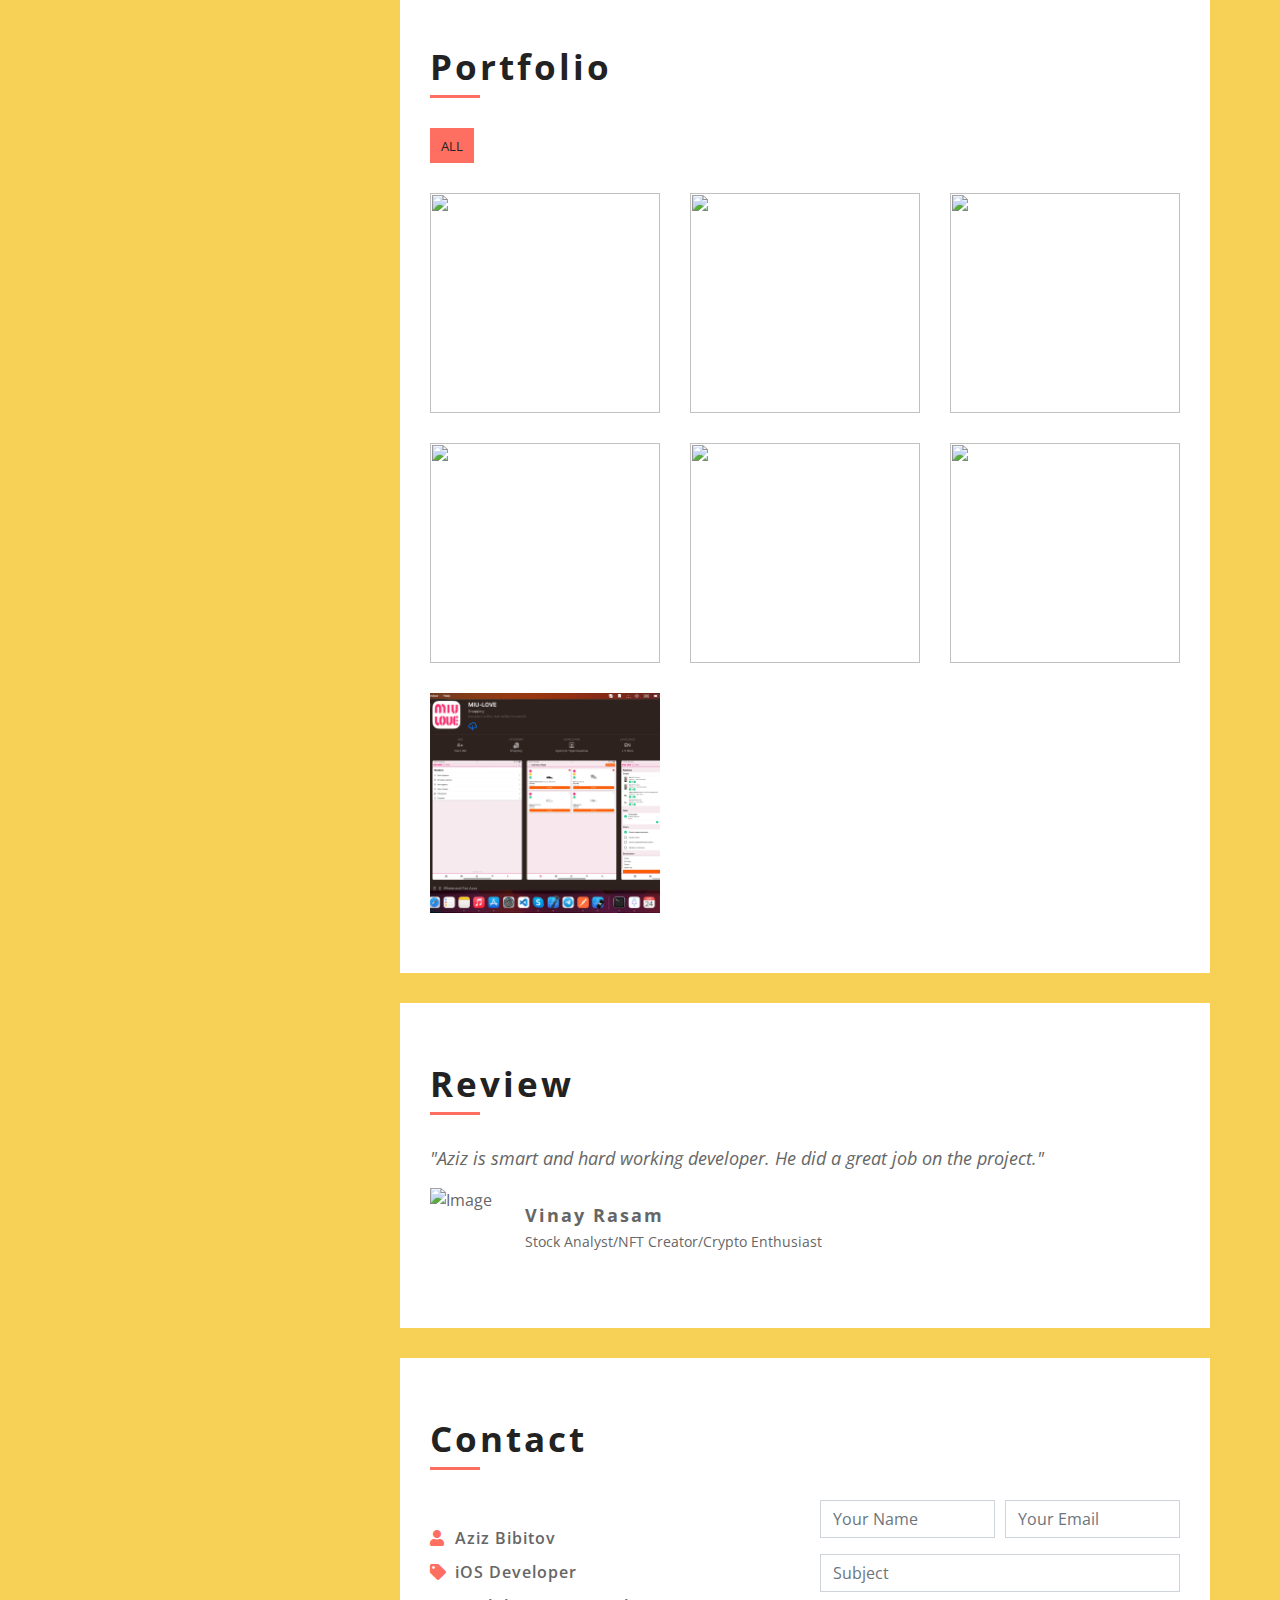
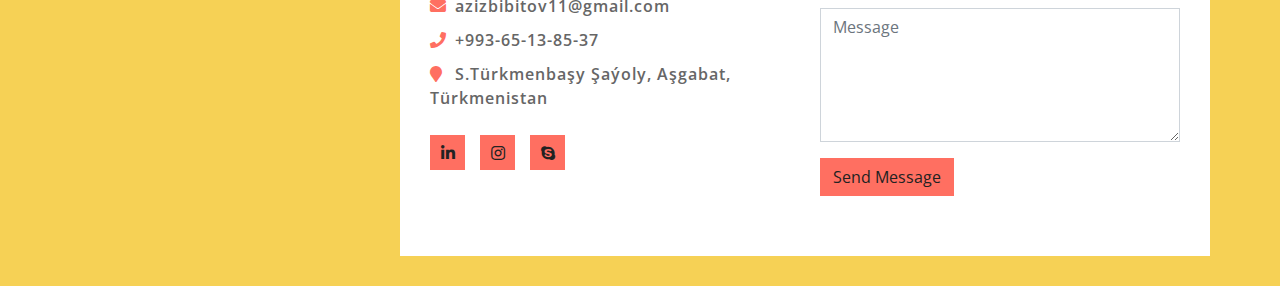
==== commit 6e15b4f1: "Text changed" ====
--- a/index.html
+++ b/index.html
@@ -204,7 +204,7 @@
                                     <h3>Digital Pen</h3>
                                     <h4>Ashgabat, Turkmenistan</h4>
                                     <h5>iOS Developer</h5>
-                                    <p>Made, Uploaded to AppStore and Maintained Music Player and News Apps</p>
+                                    <p>Conceptualized, developed, and brought to life Music Player and News applications, seamlessly ushering them into the digital realm through meticulous design and coding. Continuously nurturing these creations post-launch in the App Store, ensuring their optimal performance and user satisfaction.</p>
                                 </div>
                             </div>
                             <div class="col-md-6">
@@ -213,16 +213,17 @@
                                     <h3>Salam H.J.</h3>
                                     <h4>Ashgabat, Turkmenistan</h4>
                                     <h5>iOS Developer</h5>
-                                    <p>Made, Uploaded to AppStore and Maintained News, Messaging & Social Media, and Delivery Apps</p>
+                                    <p>Conceived, crafted, and successfully launched a suite of applications including News, Messaging & Social Media, and Delivery platforms. Orchestrated their seamless introduction to the App Store, followed by steadfast maintenance to guarantee uninterrupted functionality and exceptional user experiences.</p>
                                 </div>
                            </div>
                             <div class="col-md-6">
                                 <div class="exp-col">
                                     <span>Jan-2023 <i>to</i> Present</span>
-                                    <h3>Freelancing on Upwork and taking projects from local customers and companies in Turkmenistan</h3>
+                                    <h3>
+                                        Engaging in freelance endeavors on Upwork while also collaborating with local clients and businesses in Turkmenistan to undertake a diverse array of projects.</h3>
                                     <h4>Remote</h4>
                                     <h5>iOS Developer</h5>
-                                    <p>Made and Uploaded to AppStore E-Commerce, Delivery and Content Sharing Apps</p>
+                                    <p>Engineered and introduced a versatile collection of applications, extending across realms such as E-Commerce, Delivery, and Content Sharing. These innovative solutions made their indelible debut on the AppStore, seamlessly blending technical expertise with user-centric design principles.</p>
                                 </div>
                               </div>
                             <div class="col-md-6">
@@ -257,21 +258,21 @@
                                 <div class="srv-col">
                                     <i class="fa fa-desktop"></i>
                                     <h3>Design</h3>
-                                    <p>Making Great UI & UX for your App</p>
+                                    <p>Elevating Your App with Exceptional UI & UX Design</p>
                                 </div>
                             </div>
                             <div class="col-md-6">
                                 <div class="srv-col">
                                     <i class="fa fa-laptop"></i>
                                     <h3>Building the App</h3>
-                                    <p></p>
+                                    <p>Crafting Seamless iOS Experiences: Building Apps with Precision</p>
                                 </div>
                             </div>
                             <div class="col-md-6">
                                 <div class="srv-col">
                                     <i class="fa fa-envelope-open-text"></i>
                                     <h3>Testing and Uploading to AppStore</h3>
-                                    <p></p>
+                                    <p>Streamlined Release: Thorough Testing to App Store Submission</p>
                                 </div>
                             </div>
                         </div>
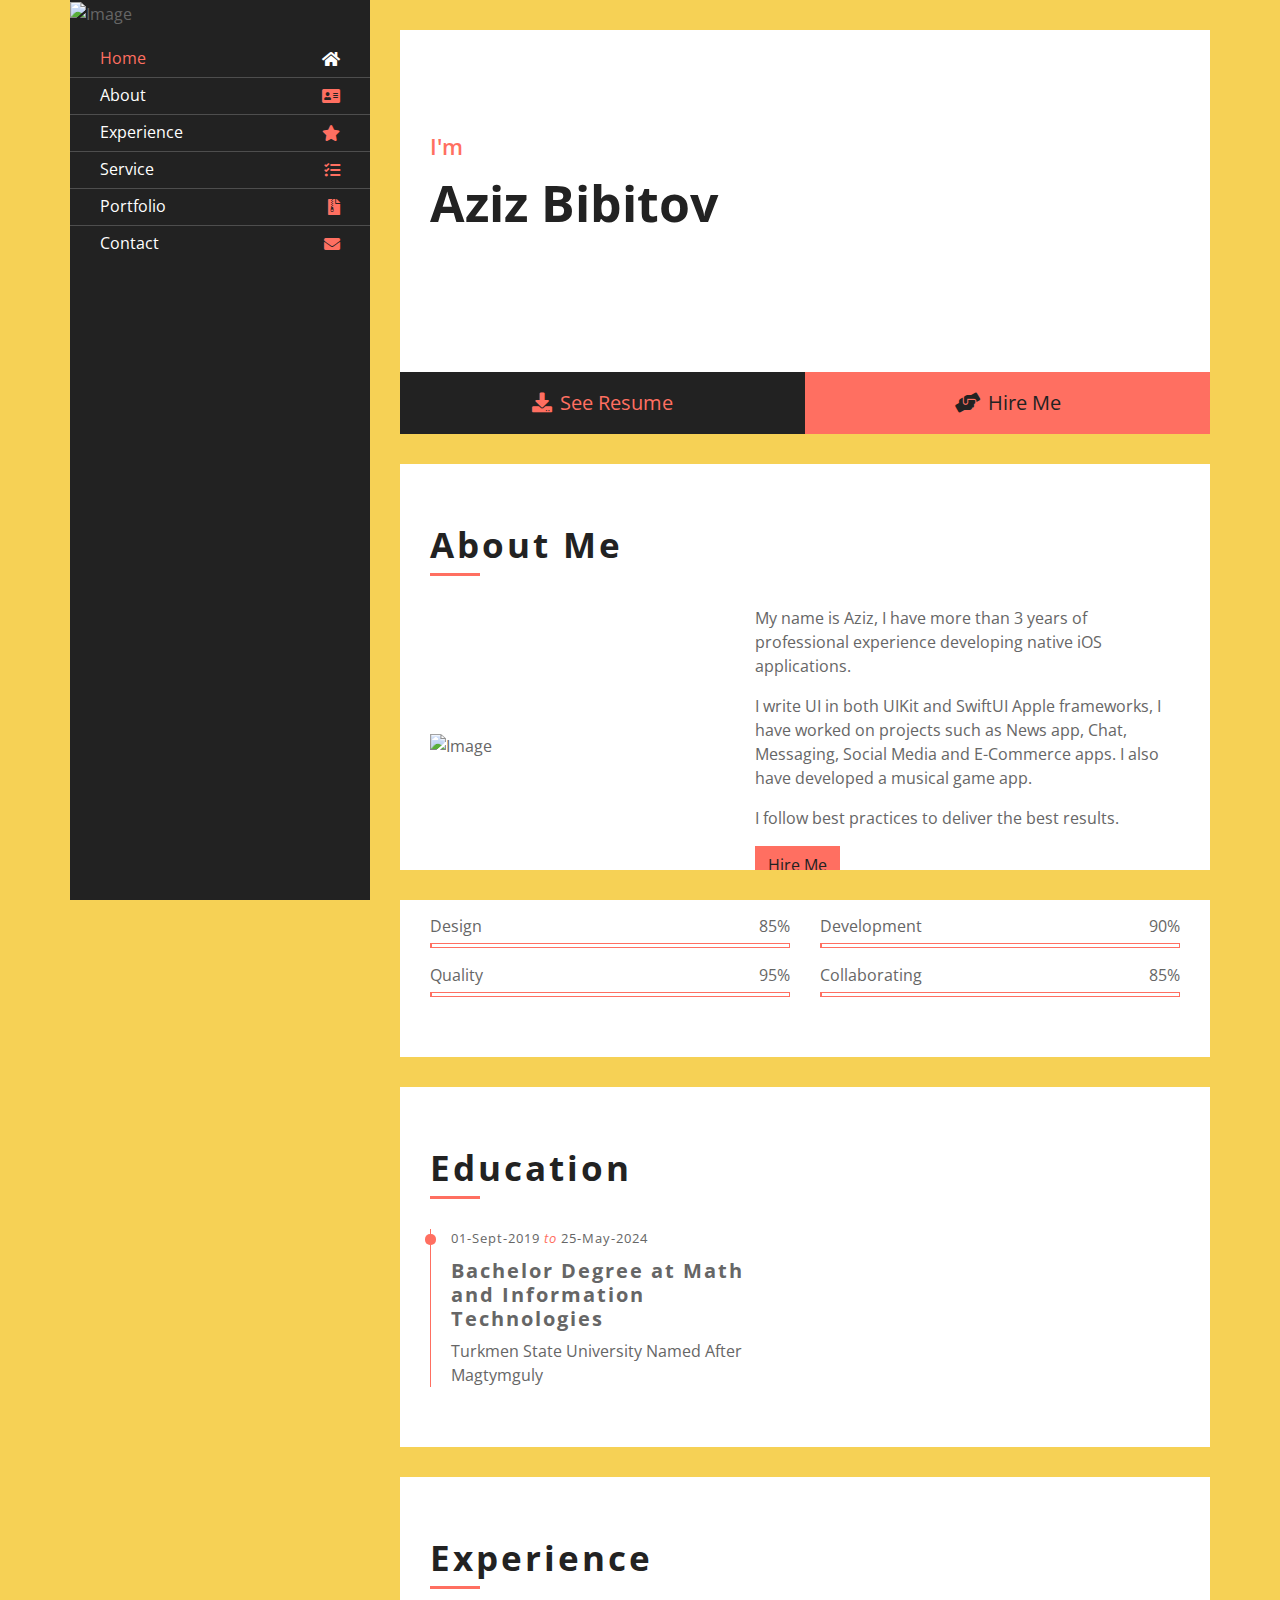
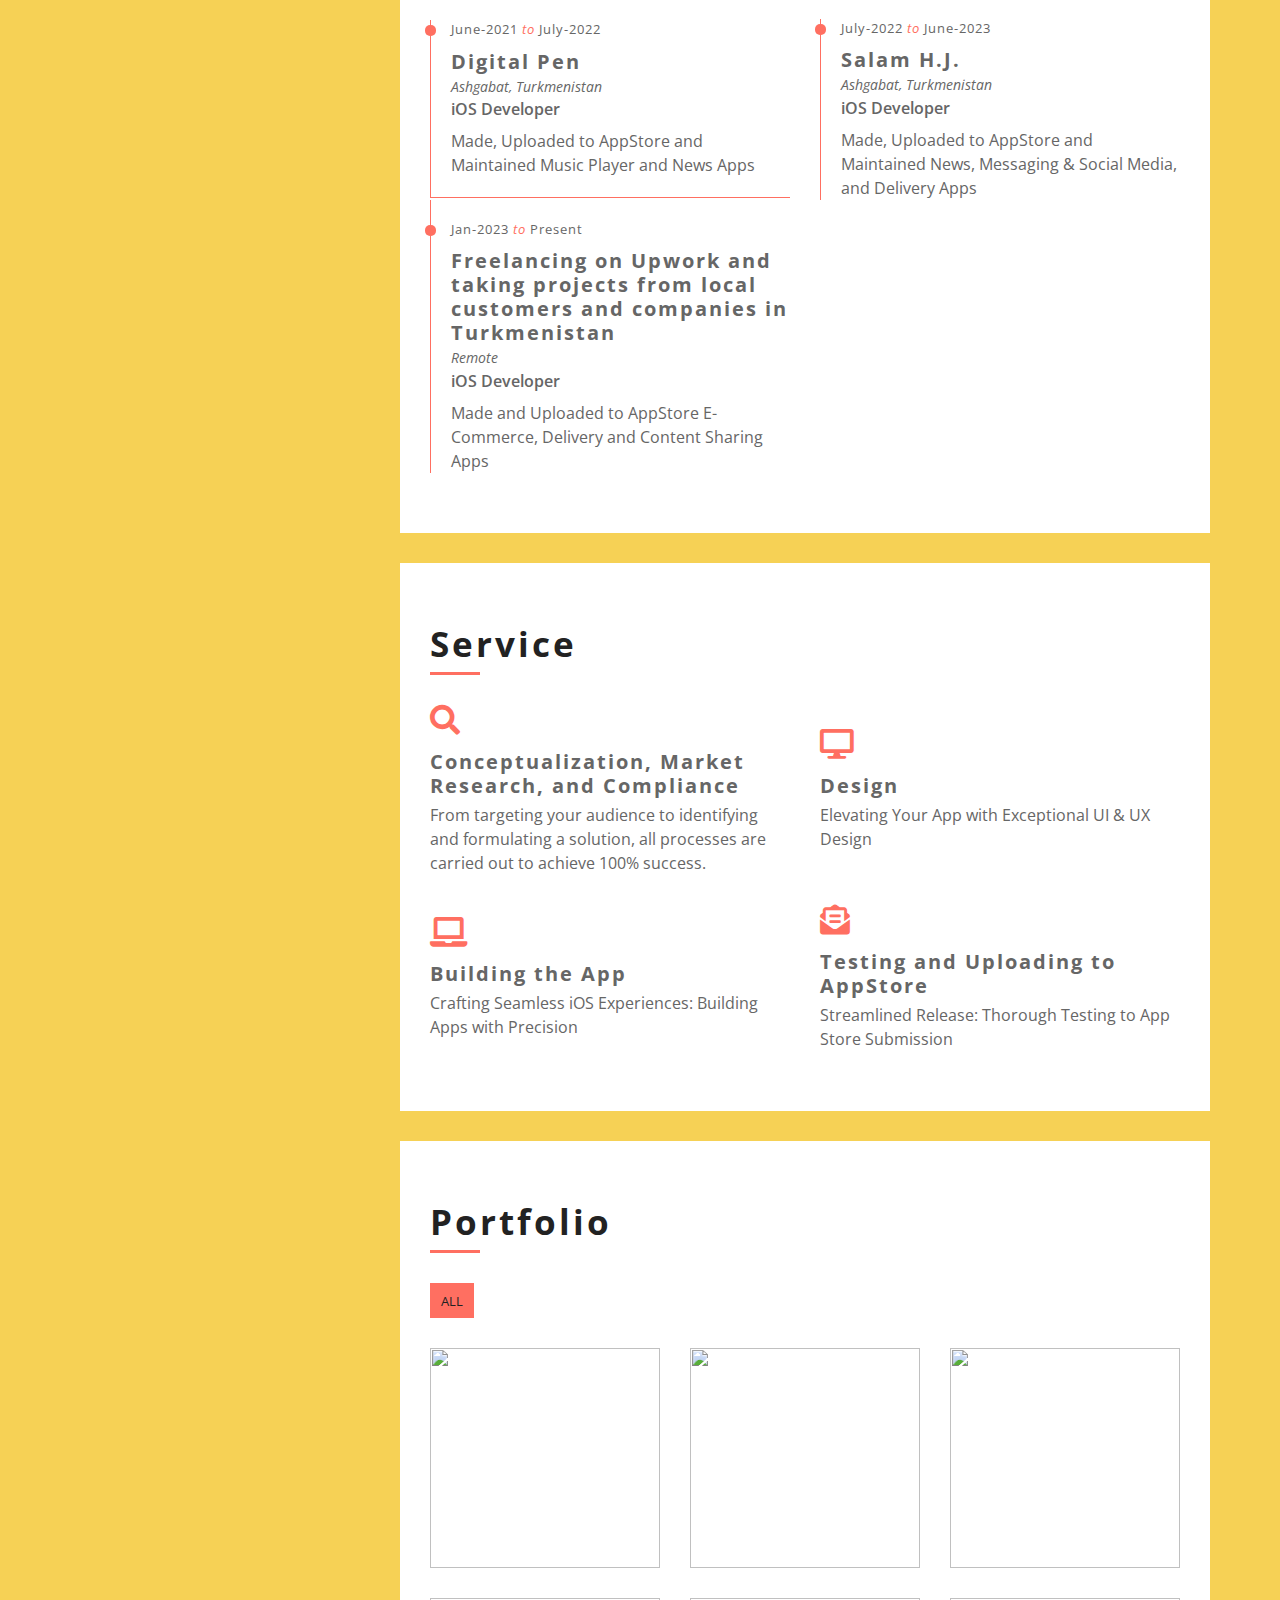
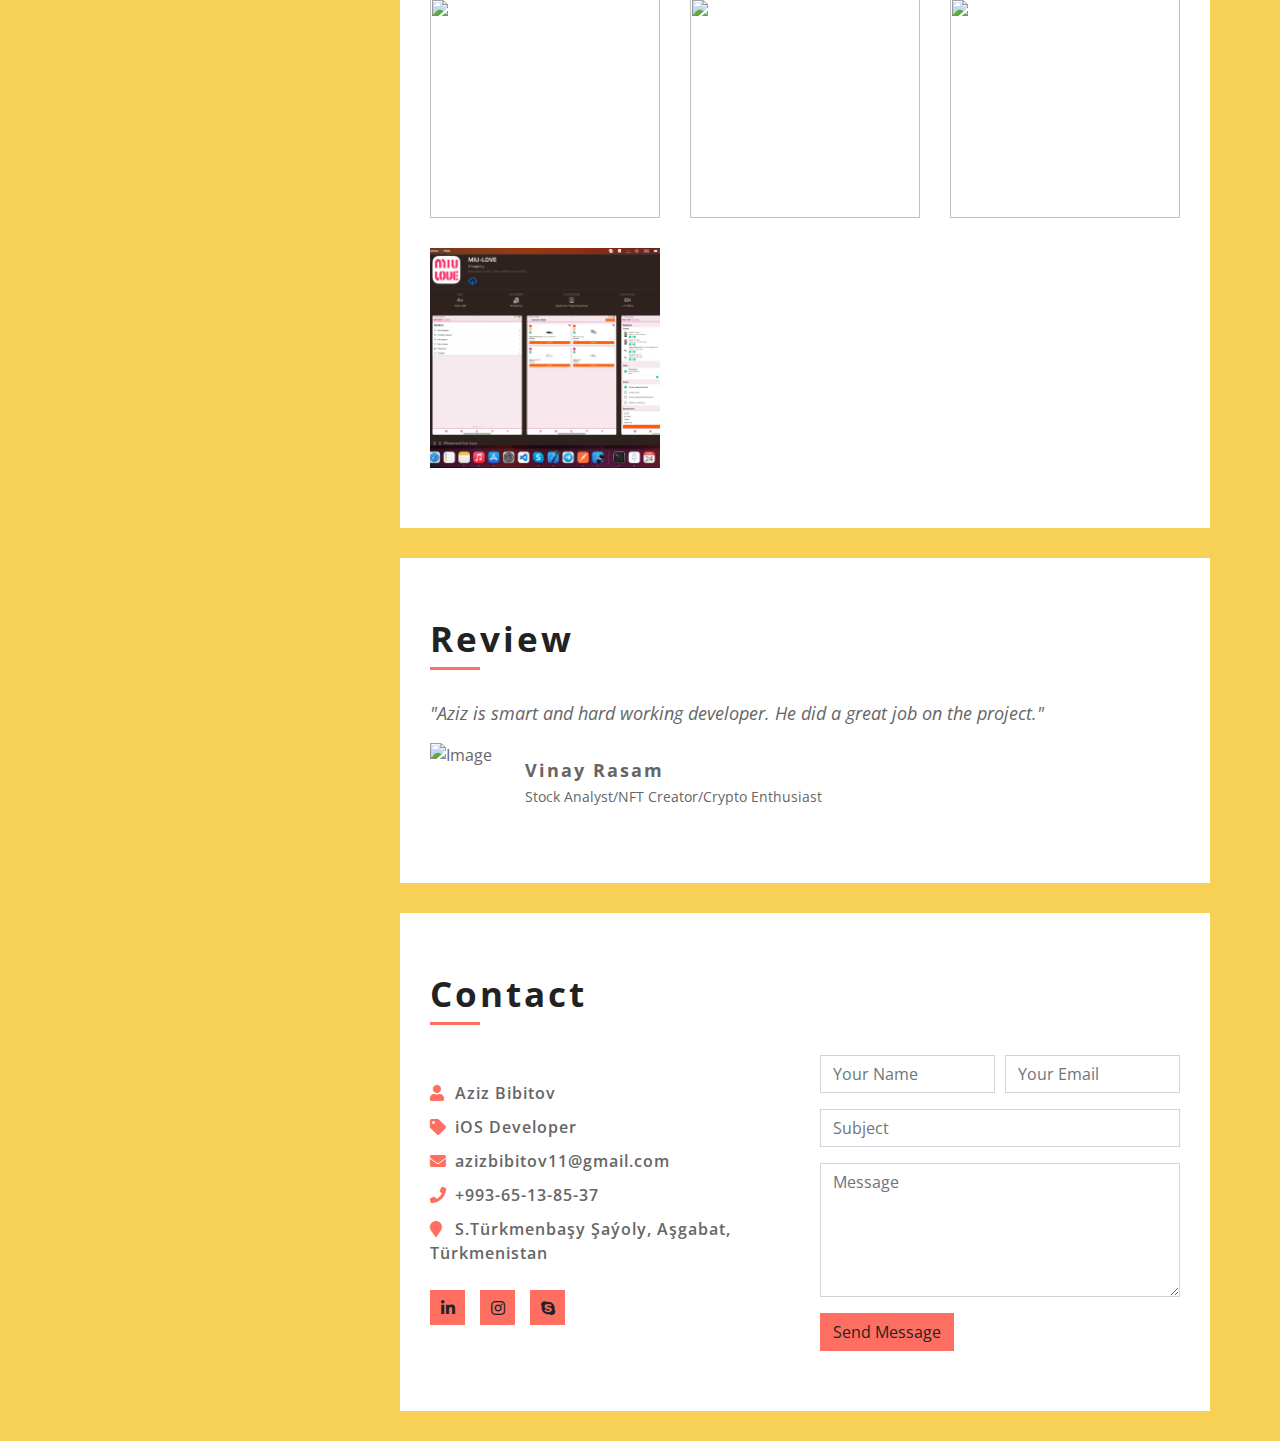
==== commit d5c993e8: "Text Onki goyuldy" ====
--- a/index.html
+++ b/index.html
@@ -81,7 +81,7 @@
                 <!-- Large Button Start -->
                 <div class="large-btn">
                     <div class="content-inner">
-                        <a class="btn" href="documents/aziz-bibitow-resume.pdf"><i class="fa fa-download"></i>Resume</a>
+                        <a class="btn" href="documents/aziz-bibitow-resume.pdf"><i class="fa fa-download"></i>See Resume</a>
                         <a class="btn" href="https://join.skype.com/invite/KfkAxAWq8kUP"><i class="fa fa-hands-helping"></i>Hire Me</a>
                     </div>
                 </div>
@@ -99,16 +99,13 @@
                             </div>
                             <div class="col-md-6 col-lg-7">
                                 <p>
-                                    Greetings,
+                                    My name is Aziz, I have more than 3 years of professional experience developing native iOS applications.
                                 </p>
                                 <p>
-                                    I'm Aziz, and I bring over 3 years of extensive professional expertise in making native iOS applications that stand out.
+                                    I write UI in both UIKit and SwiftUI Apple frameworks, I have worked on projects such as News app, Chat, Messaging, Social Media and E-Commerce apps. I also have developed a musical game app. 
                                 </p>
                                 <p>
-                                    My skill set encompasses both the UIKit and SwiftUI frameworks by Apple, enabling me to craft impeccable user interfaces. I've contributed my talents to a diverse range of projects, including News apps, Chat and Messaging platforms, Social Media networks, and E-Commerce applications. Additionally, I've also taken the initiative to create a captivating musical game app. 
-                                </p>
-                                <p>
-                                    I am a firm believer in adhering to industry best practices, ensuring that the outcomes I deliver are nothing short of exceptional.
+                                    I follow best practices to deliver the best results.
                                 </p>
                                 <a class="btn" href="https://join.skype.com/invite/KfkAxAWq8kUP">Hire Me</a>
                             </div>
@@ -204,7 +201,7 @@
                                     <h3>Digital Pen</h3>
                                     <h4>Ashgabat, Turkmenistan</h4>
                                     <h5>iOS Developer</h5>
-                                    <p>Conceptualized, developed, and brought to life Music Player and News applications, seamlessly ushering them into the digital realm through meticulous design and coding. Continuously nurturing these creations post-launch in the App Store, ensuring their optimal performance and user satisfaction.</p>
+                                    <p>Made, Uploaded to AppStore and Maintained Music Player and News Apps</p>
                                 </div>
                             </div>
                             <div class="col-md-6">
@@ -213,28 +210,19 @@
                                     <h3>Salam H.J.</h3>
                                     <h4>Ashgabat, Turkmenistan</h4>
                                     <h5>iOS Developer</h5>
-                                    <p>Conceived, crafted, and successfully launched a suite of applications including News, Messaging & Social Media, and Delivery platforms. Orchestrated their seamless introduction to the App Store, followed by steadfast maintenance to guarantee uninterrupted functionality and exceptional user experiences.</p>
+                                    <p>Made, Uploaded to AppStore and Maintained News, Messaging & Social Media, and Delivery Apps</p>
                                 </div>
                            </div>
                             <div class="col-md-6">
                                 <div class="exp-col">
                                     <span>Jan-2023 <i>to</i> Present</span>
                                     <h3>
-                                        Engaging in freelance endeavors on Upwork while also collaborating with local clients and businesses in Turkmenistan to undertake a diverse array of projects.</h3>
+                                        Freelancing on Upwork and taking projects from local customers and companies in Turkmenistan</h3>
                                     <h4>Remote</h4>
                                     <h5>iOS Developer</h5>
-                                    <p>Engineered and introduced a versatile collection of applications, extending across realms such as E-Commerce, Delivery, and Content Sharing. These innovative solutions made their indelible debut on the AppStore, seamlessly blending technical expertise with user-centric design principles.</p>
+                                    <p>Made and Uploaded to AppStore E-Commerce, Delivery and Content Sharing Apps</p>
                                 </div>
                               </div>
-                            <div class="col-md-6">
-                                <div class="exp-col">
-                                    <span>June-2023 <i>to</i> Present</span>
-                                    <h3>Kinda Smart Inc.</h3>
-                                    <h4>Remote</h4>
-                                    <h5>iOS Developer</h5>
-                                    <p>   </p>
-                                </div>
-                            </div>
                         </div>
                     </div>
                 </div>
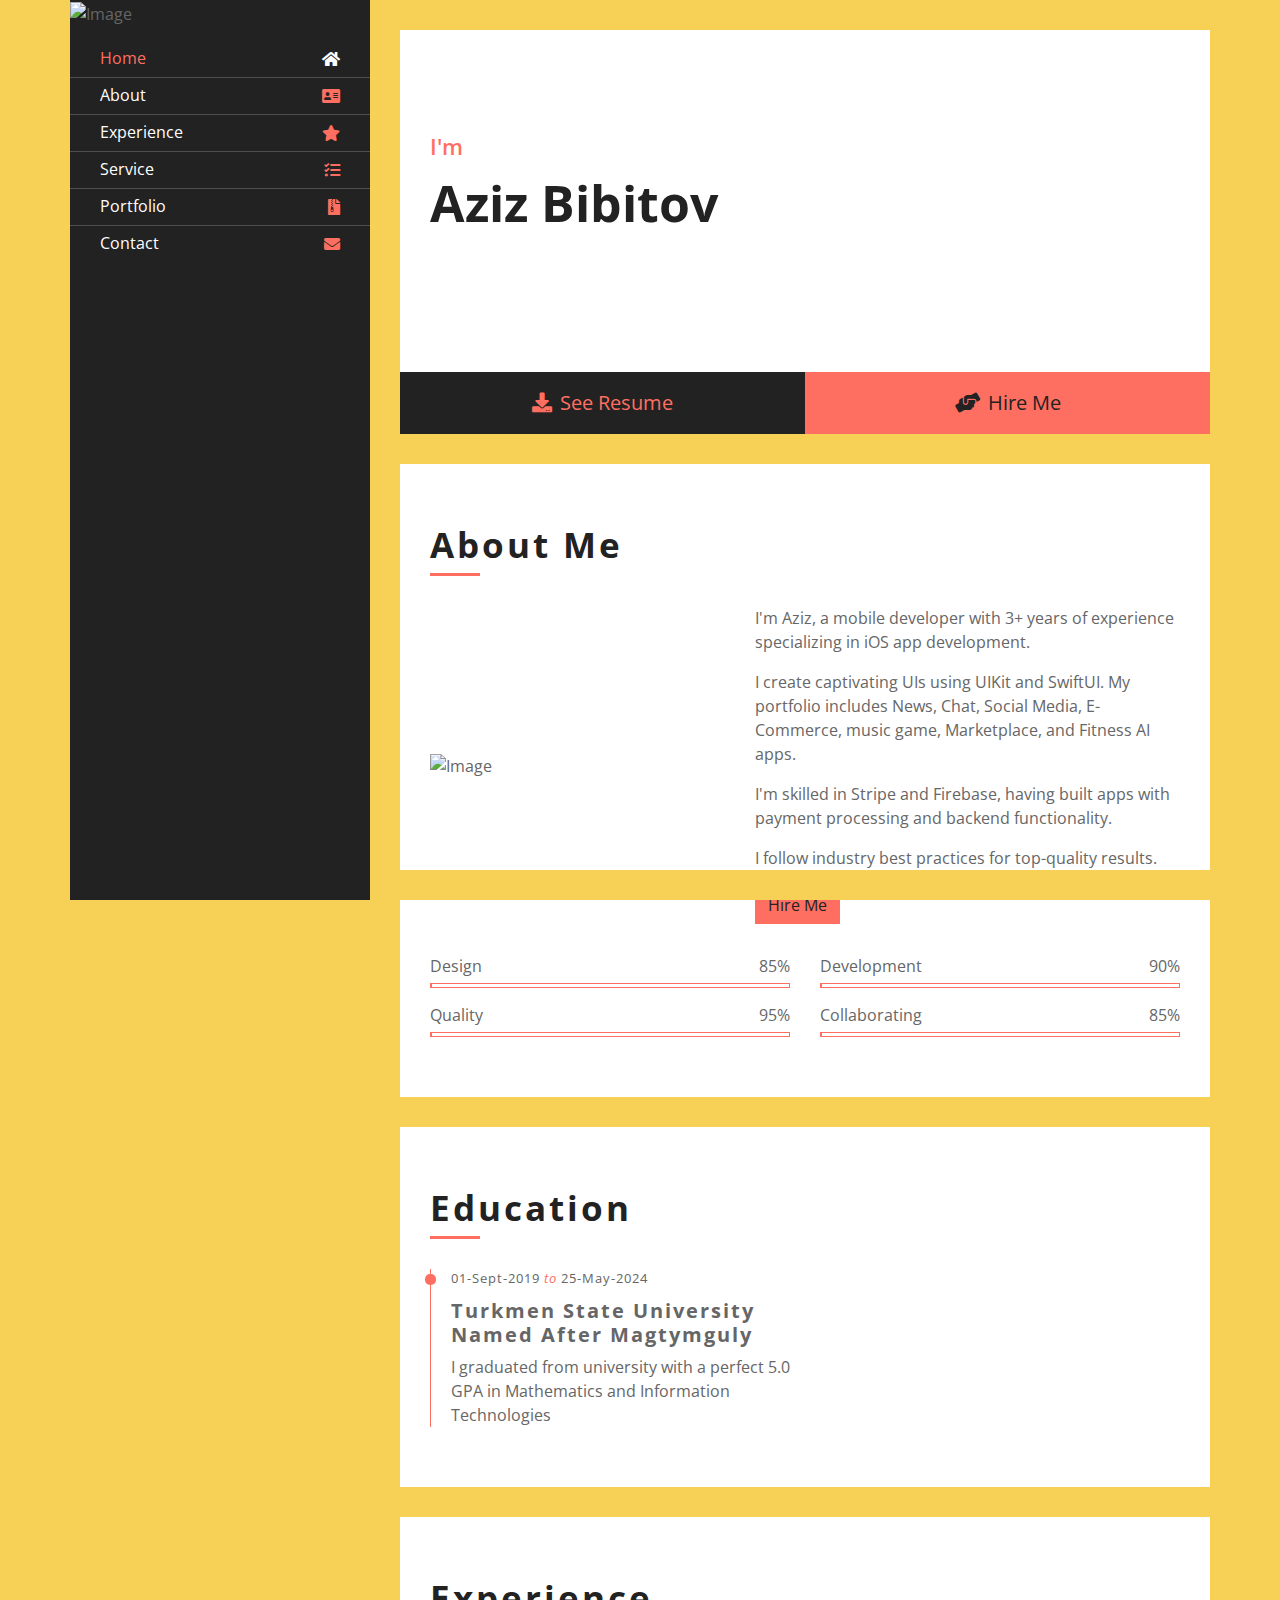
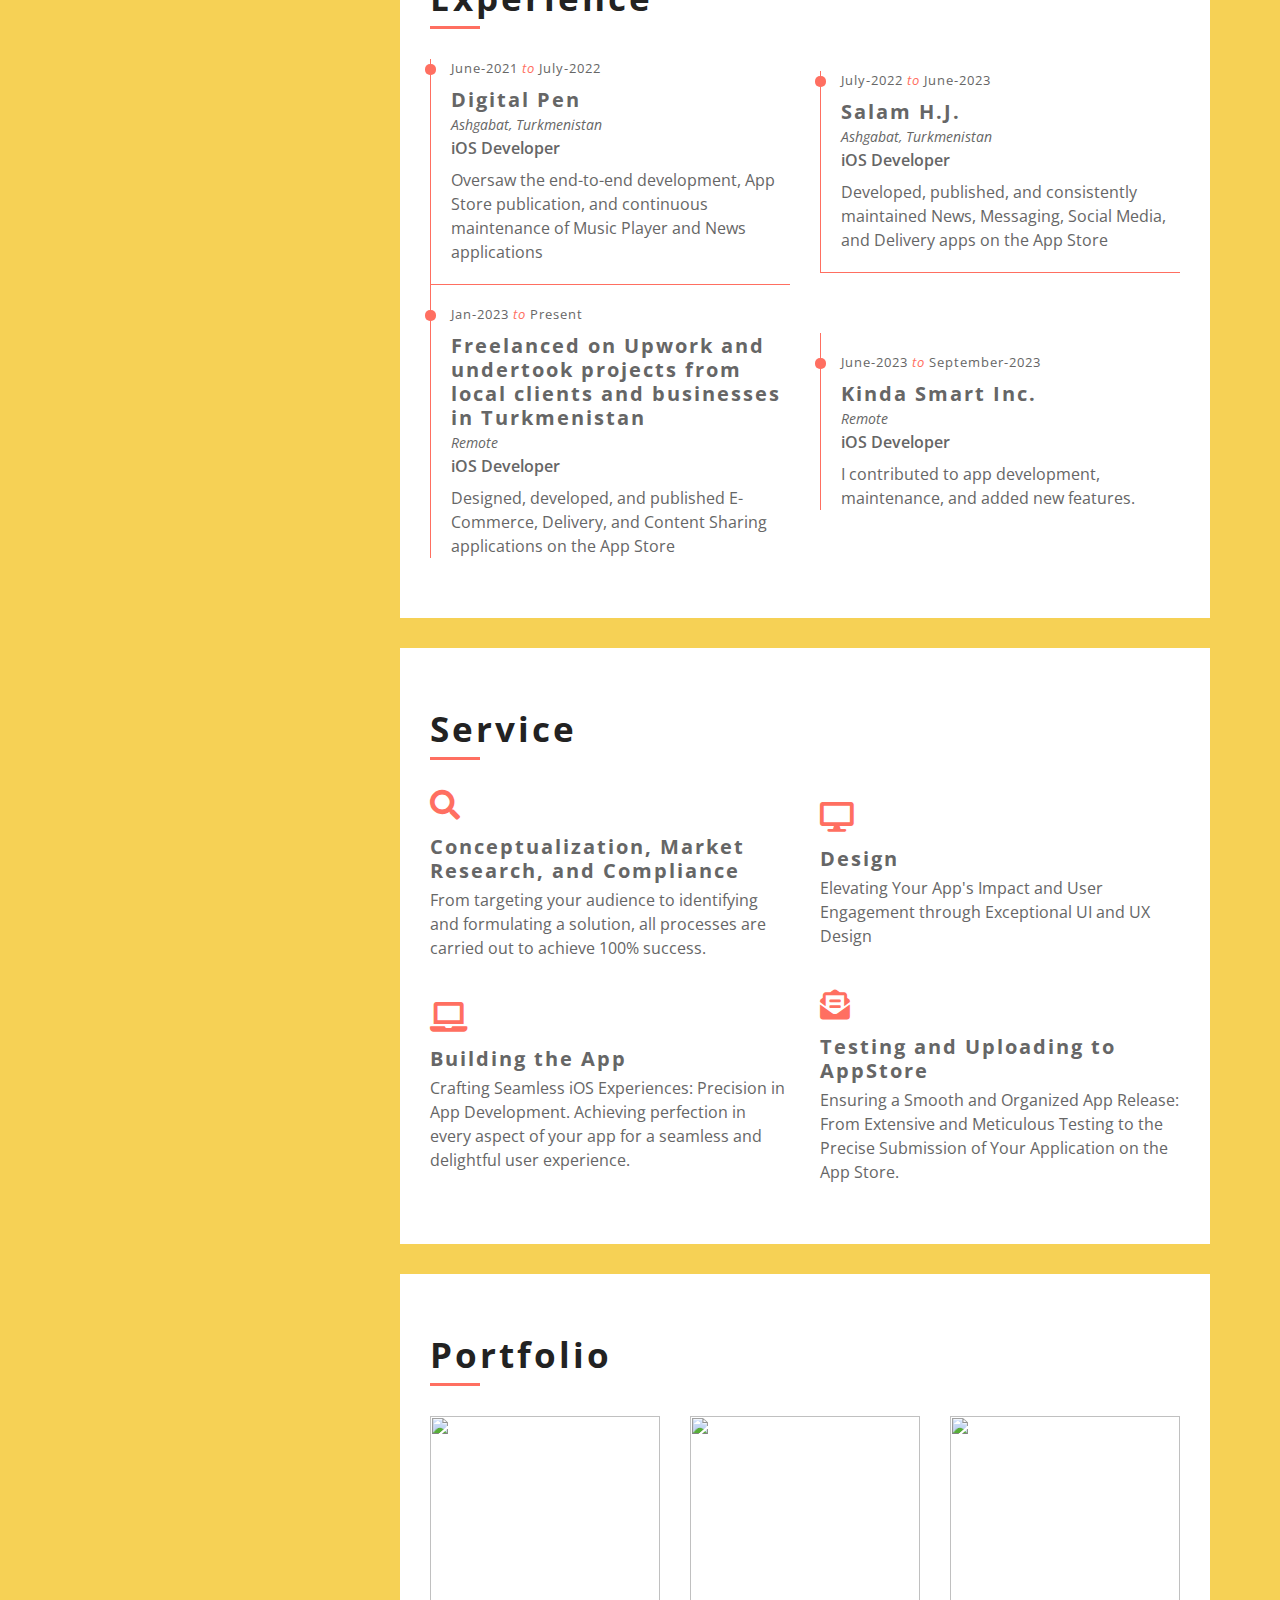
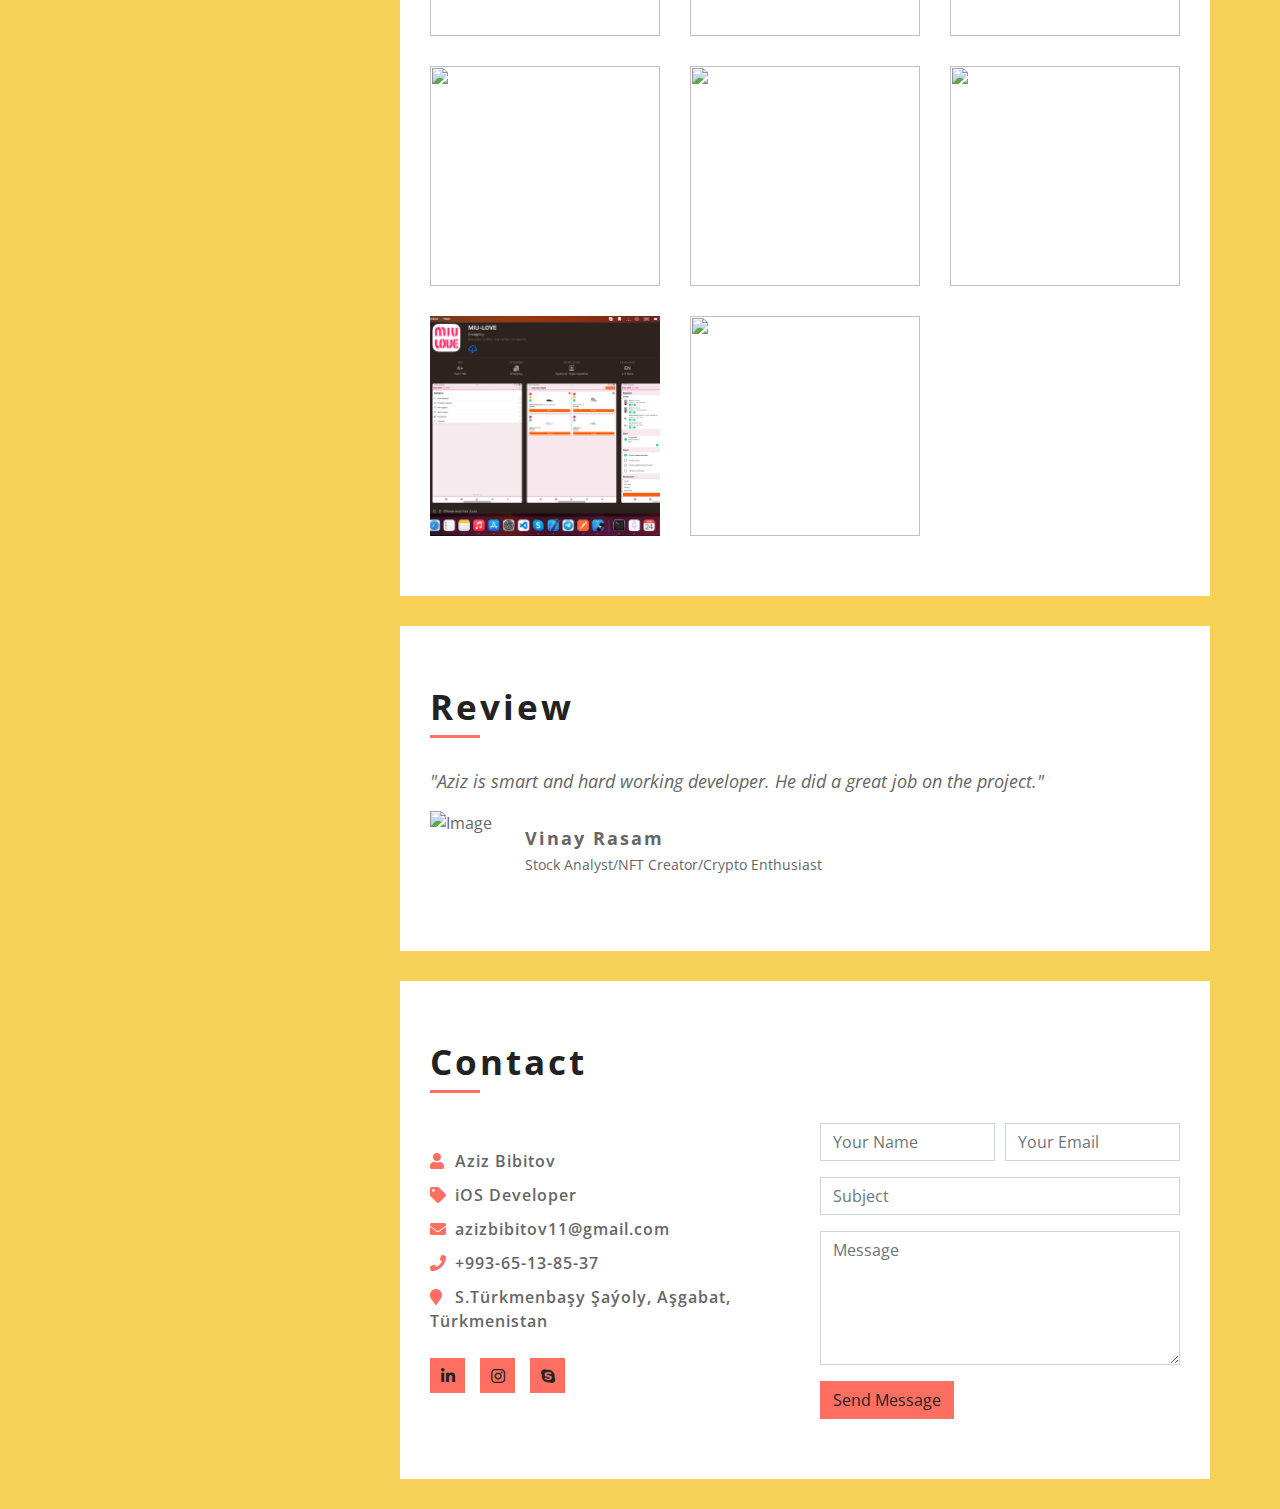
==== commit 1b6536ed: "About section update" ====
--- a/index.html
+++ b/index.html
@@ -99,13 +99,16 @@
                             </div>
                             <div class="col-md-6 col-lg-7">
                                 <p>
-                                    My name is Aziz, I have more than 3 years of professional experience developing native iOS applications.
+                                    I'm Aziz, a mobile developer with 3+ years of experience specializing in iOS app development. 
                                 </p>
                                 <p>
-                                    I write UI in both UIKit and SwiftUI Apple frameworks, I have worked on projects such as News app, Chat, Messaging, Social Media and E-Commerce apps. I also have developed a musical game app. 
+                                    I create captivating UIs using UIKit and SwiftUI. My portfolio includes News, Chat, Social Media, E-Commerce, music game, Marketplace, and Fitness AI apps.  
                                 </p>
                                 <p>
-                                    I follow best practices to deliver the best results.
+                                    I'm skilled in Stripe and Firebase, having built apps with payment processing and backend functionality.
+                                </p>
+                                <p>
+                                    I follow industry best practices for top-quality results.
                                 </p>
                                 <a class="btn" href="https://join.skype.com/invite/KfkAxAWq8kUP">Hire Me</a>
                             </div>
@@ -158,8 +161,8 @@
                             <div class="col-md-6">
                                 <div class="edu-col">
                                     <span>01-Sept-2019 <i>to</i> 25-May-2024</span>
-                                    <h3>Bachelor Degree at Math and Information Technologies</h3>
-                                    <p>Turkmen State University Named After Magtymguly</p>
+                                    <h3>Turkmen State University Named After Magtymguly</h3>
+                                    <p>I graduated from university with a perfect 5.0 GPA in Mathematics and Information Technologies</p>
                                 </div>
                            <!--  </div>
                             <div class="col-md-6">
@@ -201,7 +204,7 @@
                                     <h3>Digital Pen</h3>
                                     <h4>Ashgabat, Turkmenistan</h4>
                                     <h5>iOS Developer</h5>
-                                    <p>Made, Uploaded to AppStore and Maintained Music Player and News Apps</p>
+                                    <p>Oversaw the end-to-end development, App Store publication, and continuous maintenance of Music Player and News applications</p>
                                 </div>
                             </div>
                             <div class="col-md-6">
@@ -210,19 +213,28 @@
                                     <h3>Salam H.J.</h3>
                                     <h4>Ashgabat, Turkmenistan</h4>
                                     <h5>iOS Developer</h5>
-                                    <p>Made, Uploaded to AppStore and Maintained News, Messaging & Social Media, and Delivery Apps</p>
+                                    <p>Developed, published, and consistently maintained News, Messaging, Social Media, and Delivery apps on the App Store</p>
                                 </div>
                            </div>
                             <div class="col-md-6">
                                 <div class="exp-col">
                                     <span>Jan-2023 <i>to</i> Present</span>
                                     <h3>
-                                        Freelancing on Upwork and taking projects from local customers and companies in Turkmenistan</h3>
+                                        Freelanced on Upwork and undertook projects from local clients and businesses in Turkmenistan</h3>
                                     <h4>Remote</h4>
                                     <h5>iOS Developer</h5>
-                                    <p>Made and Uploaded to AppStore E-Commerce, Delivery and Content Sharing Apps</p>
-                                </div>
-                              </div>
+                                    <p>Designed, developed, and published E-Commerce, Delivery, and Content Sharing applications on the App Store</p>
+                                </div>
+                            </div>
+                            <div class="col-md-6">
+                                <div class="exp-col">
+                                    <span>June-2023 <i>to</i> September-2023</span>
+                                    <h3>Kinda Smart Inc.</h3>
+                                    <h4>Remote</h4>
+                                    <h5>iOS Developer</h5>
+                                    <p>I contributed to app development, maintenance, and added new features.</p>
+                                </div>
+                           </div>
                         </div>
                     </div>
                 </div>
@@ -246,21 +258,21 @@
                                 <div class="srv-col">
                                     <i class="fa fa-desktop"></i>
                                     <h3>Design</h3>
-                                    <p>Elevating Your App with Exceptional UI & UX Design</p>
+                                    <p>Elevating Your App's Impact and User Engagement through Exceptional UI and UX Design</p>
                                 </div>
                             </div>
                             <div class="col-md-6">
                                 <div class="srv-col">
                                     <i class="fa fa-laptop"></i>
                                     <h3>Building the App</h3>
-                                    <p>Crafting Seamless iOS Experiences: Building Apps with Precision</p>
+                                    <p>Crafting Seamless iOS Experiences: Precision in App Development. Achieving perfection in every aspect of your app for a seamless and delightful user experience.</p>
                                 </div>
                             </div>
                             <div class="col-md-6">
                                 <div class="srv-col">
                                     <i class="fa fa-envelope-open-text"></i>
                                     <h3>Testing and Uploading to AppStore</h3>
-                                    <p>Streamlined Release: Thorough Testing to App Store Submission</p>
+                                    <p>Ensuring a Smooth and Organized App Release: From Extensive and Meticulous Testing to the Precise Submission of Your Application on the App Store.</p>
                                 </div>
                             </div>
                         </div>
@@ -274,16 +286,16 @@
                         <div class="content-header">
                             <h2>Portfolio</h2>
                         </div>
-                        <div class="row">
-                            <div class="col-lg-12">
-                                <ul id="portfolio-flters">
-                                    <li data-filter="*" class="filter-active">All</li>
+                        <!-- <div class="row"> -->
+                            <!-- <div class="col-lg-12"> -->
+                                <!-- <ul id="portfolio-flters"> -->
+                                    <!-- <li data-filter="*" class="filter-active">All</li> -->
                                   <!--   <li data-filter=".web-des">Design</li>
                                     <li data-filter=".web-dev">Development</li>
                                     <li data-filter=".dig-mar">Marketing</li> -->
-                                </ul>
-                            </div>
-                        </div>
+                                <!-- </ul> -->
+                            <!-- </div> -->
+                        <!-- </div> -->
                         <div class="row portfolio-container">
                             <div class="col-lg-4 col-md-6 portfolio-item web-des">
                                 <div class="portfolio-wrap">
@@ -310,8 +322,8 @@
                             <div class="col-lg-4 col-md-6 portfolio-item web-dev">
                                 <div class="portfolio-wrap">
                                     <figure>
-                                        <img src="img/portfolio-3.jpg" class="img-fluid" alt="">
-                                        <a href="img/portfolio-3.jpg" class="link-preview" data-lightbox="portfolio" data-title="Salam Express AppStore" title="Preview"><i class="fa fa-eye"></i></a>
+                                        <img src="img/portfolio-3.png" class="img-fluid" alt="">
+                                        <a href="img/portfolio-3.png" class="link-preview" data-lightbox="portfolio" data-title="Salam Express AppStore" title="Preview"><i class="fa fa-eye"></i></a>
                                         <a href="https://apps.apple.com/tm/app/salam-express/id6447171216" class="link-details" title="More Details"><i class="fa fa-link"></i></a>
                                         <a class="portfolio-title" href="documents/salam-express-desc.pdf">Salam Express <span>iOS Development</span></a>
                                     </figure>
@@ -332,8 +344,8 @@
                             <div class="col-lg-4 col-md-6 portfolio-item dig-mar">
                                 <div class="portfolio-wrap">
                                     <figure>
-                                        <img src="img/portfolio-5.jpg" class="img-fluid" alt="">
-                                        <a href="img/portfolio-5.jpg" class="link-preview" data-lightbox="portfolio" data-title="Content Transfer Smart Share AppStore" title="Preview"><i class="fa fa-eye"></i></a>
+                                        <img src="img/portfolio-5.png" class="img-fluid" alt="">
+                                        <a href="img/portfolio-5.png" class="link-preview" data-lightbox="portfolio" data-title="Content Transfer Smart Share AppStore" title="Preview"><i class="fa fa-eye"></i></a>
                                         <a href="https://apps.apple.com/us/app/content-transfer-smart-share/id1669141051" class="link-details" title="More Details"><i class="fa fa-link"></i></a>
                                         <a class="portfolio-title" href="documents/content-transfer-prez.pdf">Content Transfer Smart Share <span>iOS Development</span></a>
                                     </figure>
@@ -358,6 +370,17 @@
                                         <a href="img/portfolio-7.png" class="link-preview" data-lightbox="portfolio" data-title="MIU LOVE AppStore" title="Preview"><i class="fa fa-eye"></i></a>
                                         <a href="https://apps.apple.com/us/app/miu-love/id6449924504" class="link-details" title="More Details"><i class="fa fa-link"></i></a>
                                         <a class="portfolio-title" href="documents/miu-love-desc.pdf">MIU LOVE <span>iOS Development</span></a>
+                                    </figure>
+                                </div>
+                            </div>
+
+                            <div class="col-lg-4 col-md-6 portfolio-item dig-mar">
+                                <div class="portfolio-wrap">
+                                    <figure>
+                                        <img src="img/portfolio-8.png" class="img-fluid" alt="">
+                                        <a href="img/portfolio-8.png" class="link-preview" data-lightbox="portfolio" data-title="KinesteX AppStore" title="Preview"><i class="fa fa-eye"></i></a>
+                                        <a href="https://apps.apple.com/us/app/kinestex-ai-fitness-physio/id1619135943" class="link-details" title="More Details"><i class="fa fa-link"></i></a>
+                                        <a class="portfolio-title" href="documents/kinestex-desc.pdf">KinesteX <span>iOS Development</span></a>
                                     </figure>
                                 </div>
                             </div>
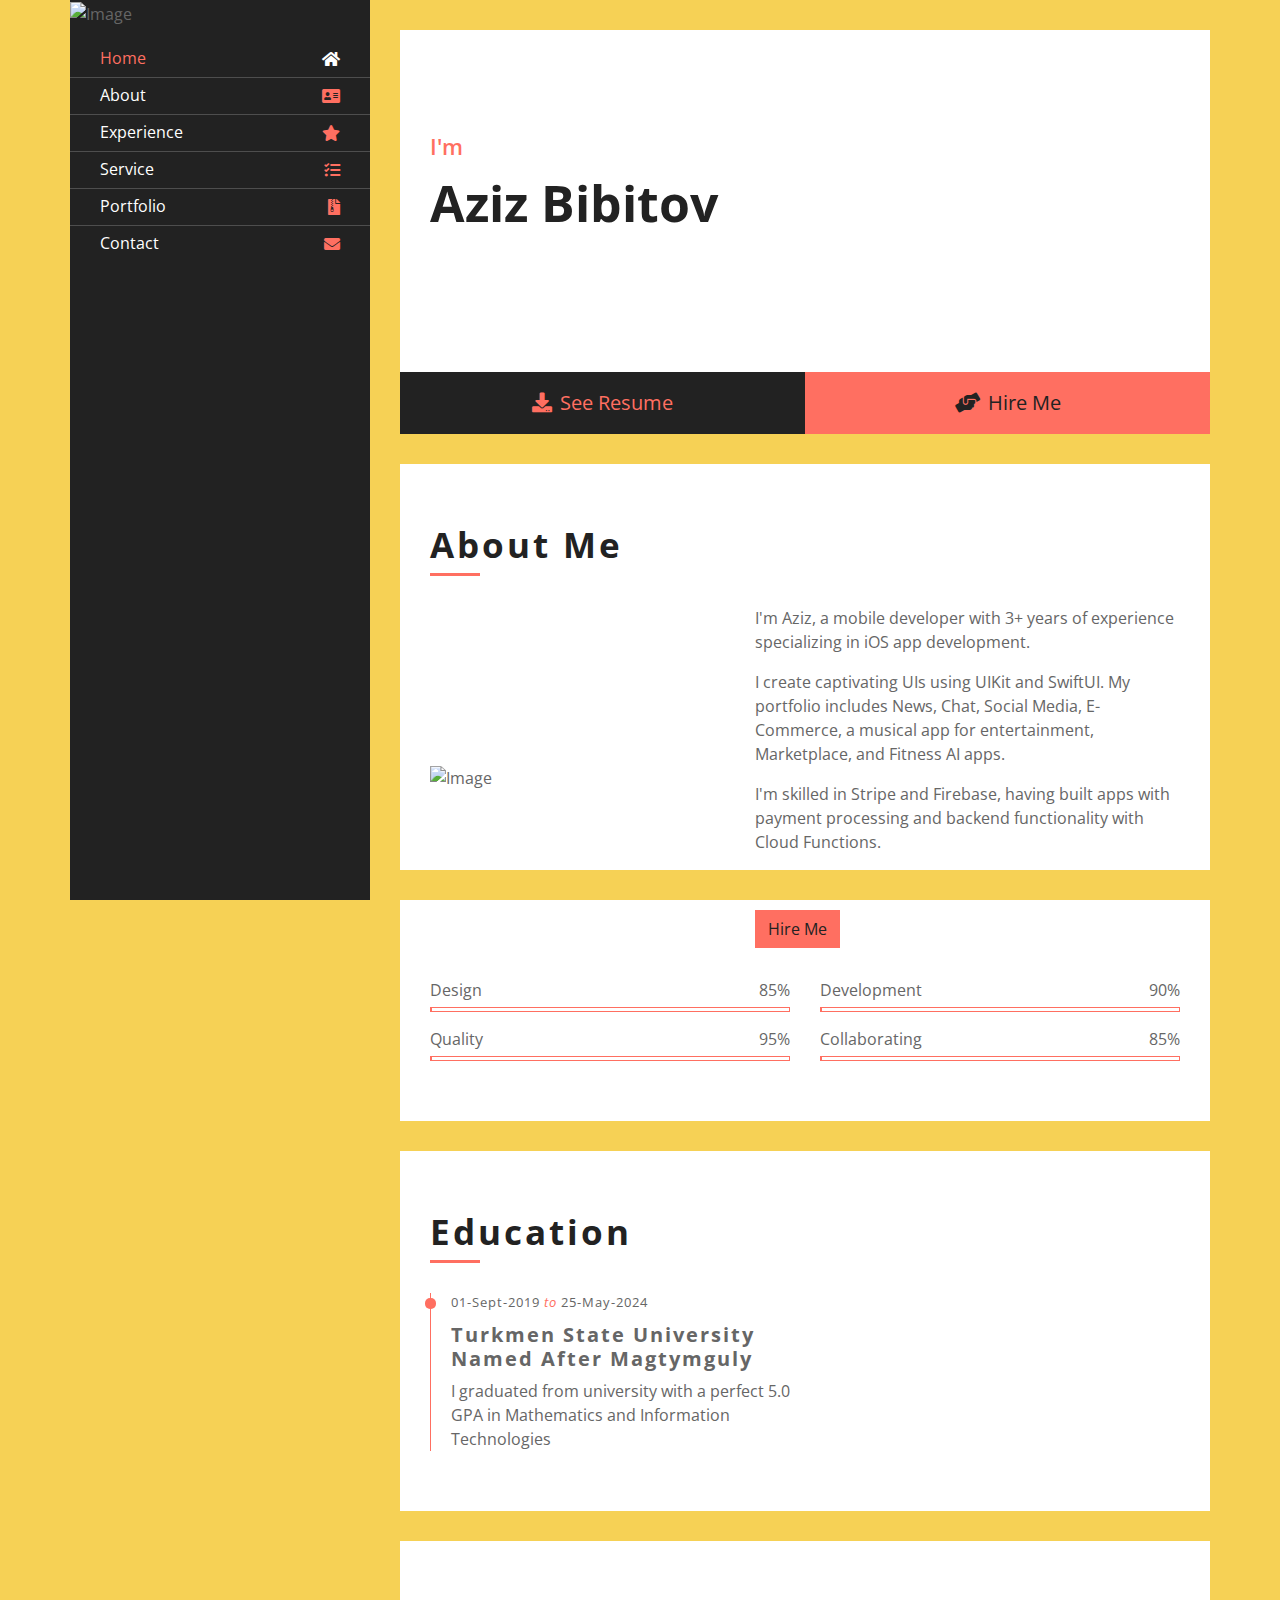
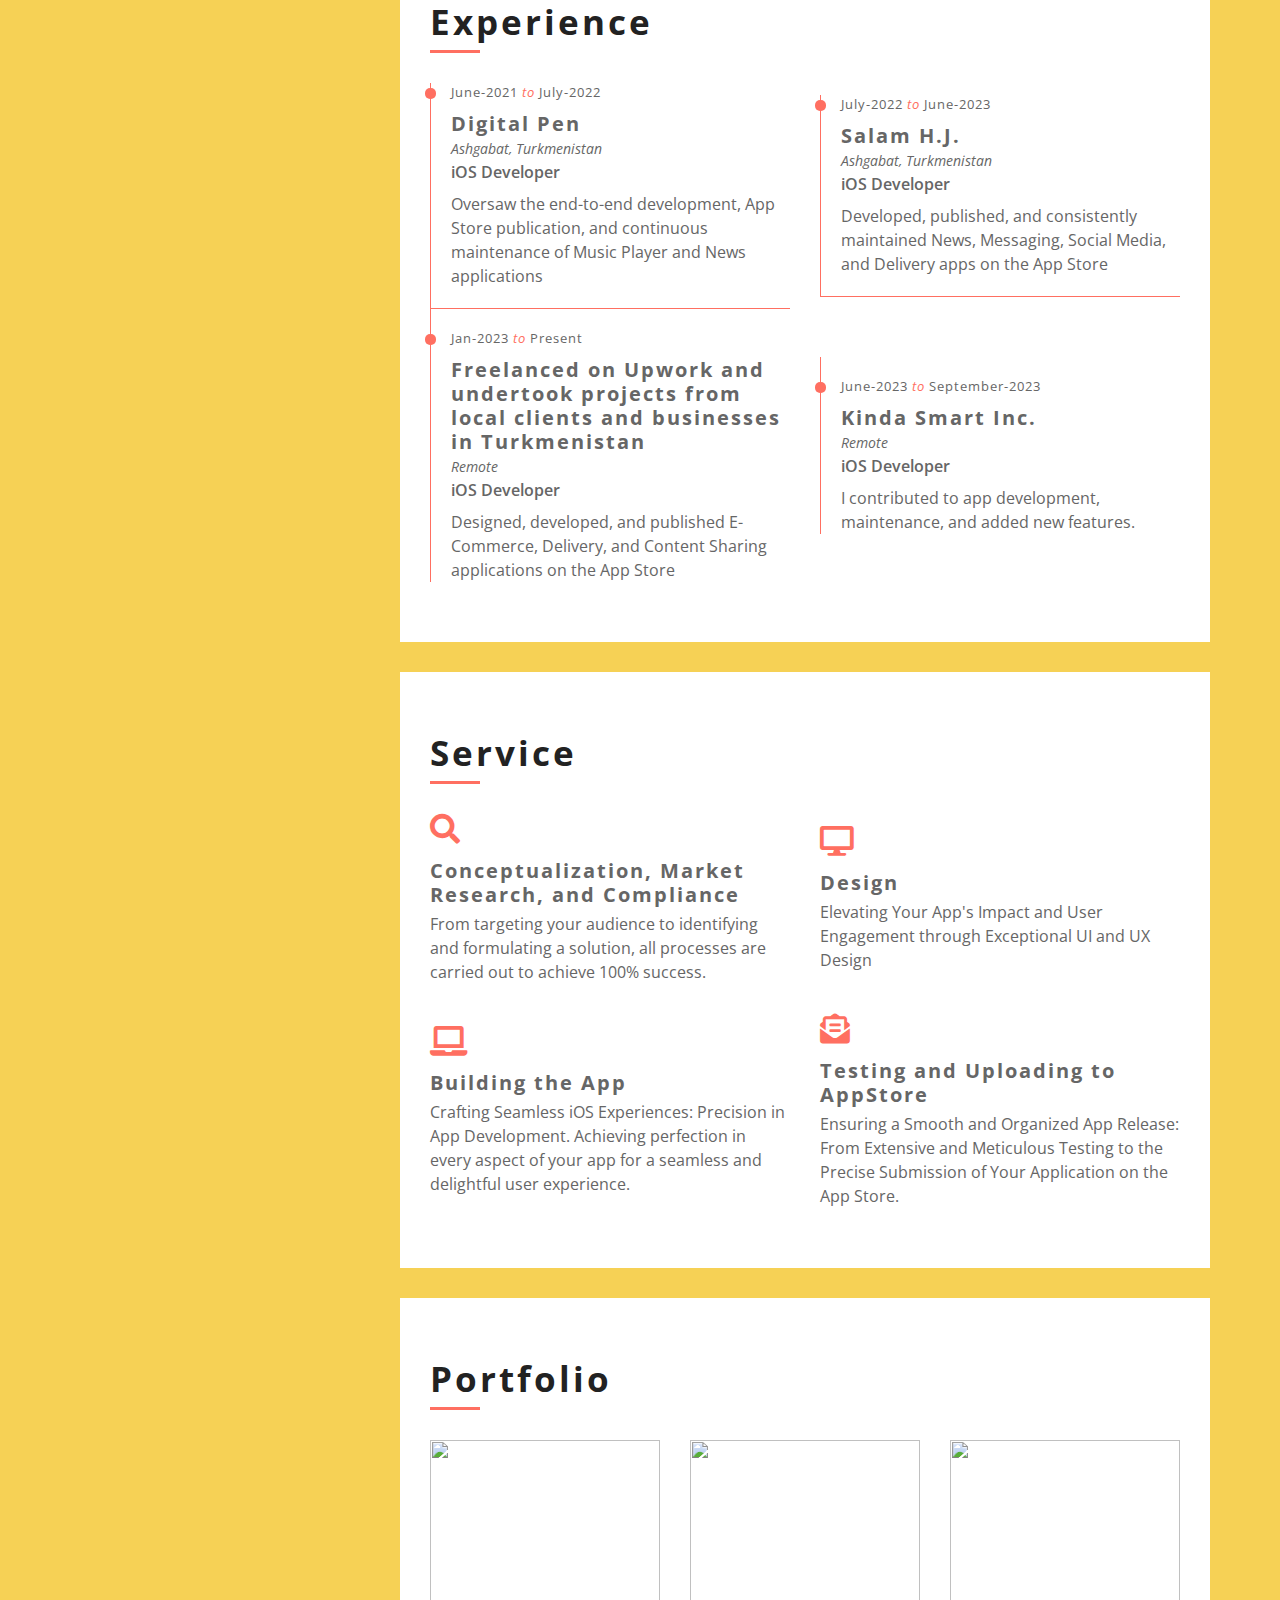
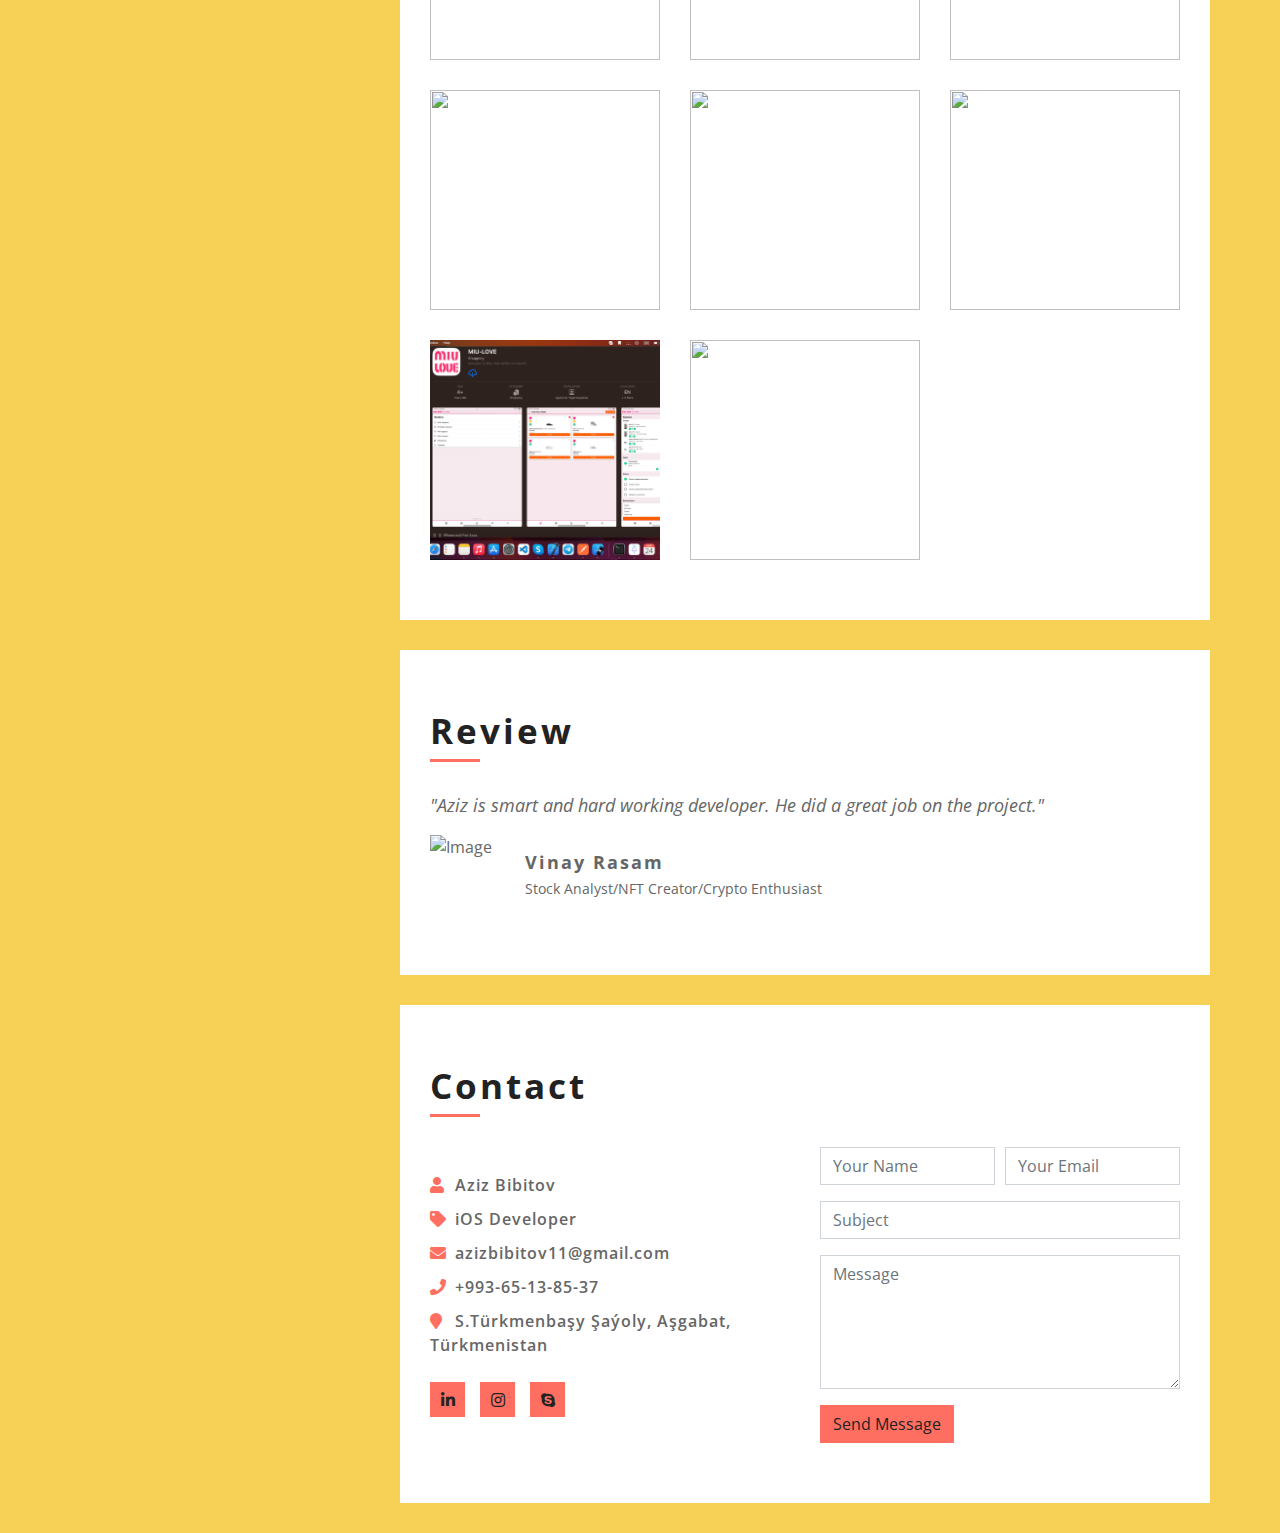
==== commit 9fc8ad7f: "update 3" ====
--- a/index.html
+++ b/index.html
@@ -102,10 +102,10 @@
                                     I'm Aziz, a mobile developer with 3+ years of experience specializing in iOS app development. 
                                 </p>
                                 <p>
-                                    I create captivating UIs using UIKit and SwiftUI. My portfolio includes News, Chat, Social Media, E-Commerce, music game, Marketplace, and Fitness AI apps.  
+                                    I create captivating UIs using UIKit and SwiftUI. My portfolio includes News, Chat, Social Media, E-Commerce, a musical app for entertainment, Marketplace, and Fitness AI apps.  
                                 </p>
                                 <p>
-                                    I'm skilled in Stripe and Firebase, having built apps with payment processing and backend functionality.
+                                    I'm skilled in Stripe and Firebase, having built apps with payment processing and backend functionality with Cloud Functions.
                                 </p>
                                 <p>
                                     I follow industry best practices for top-quality results.
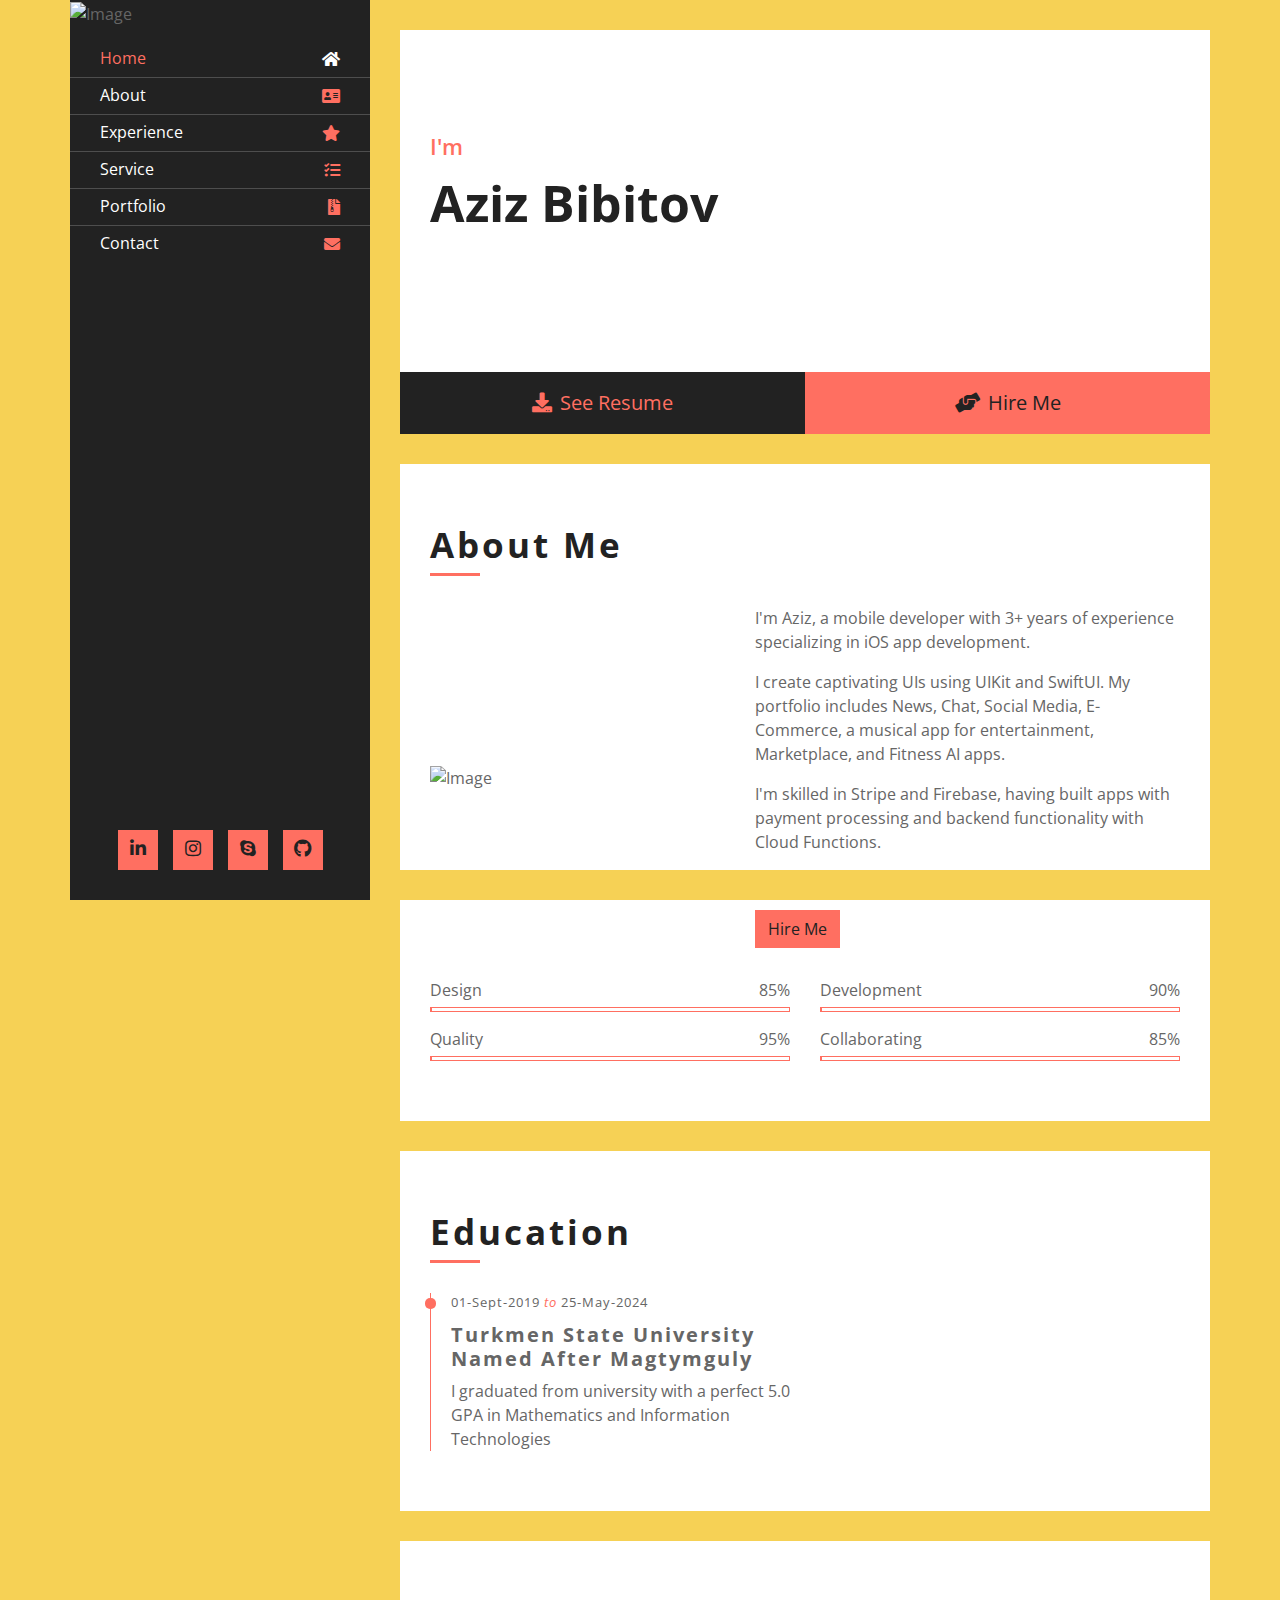
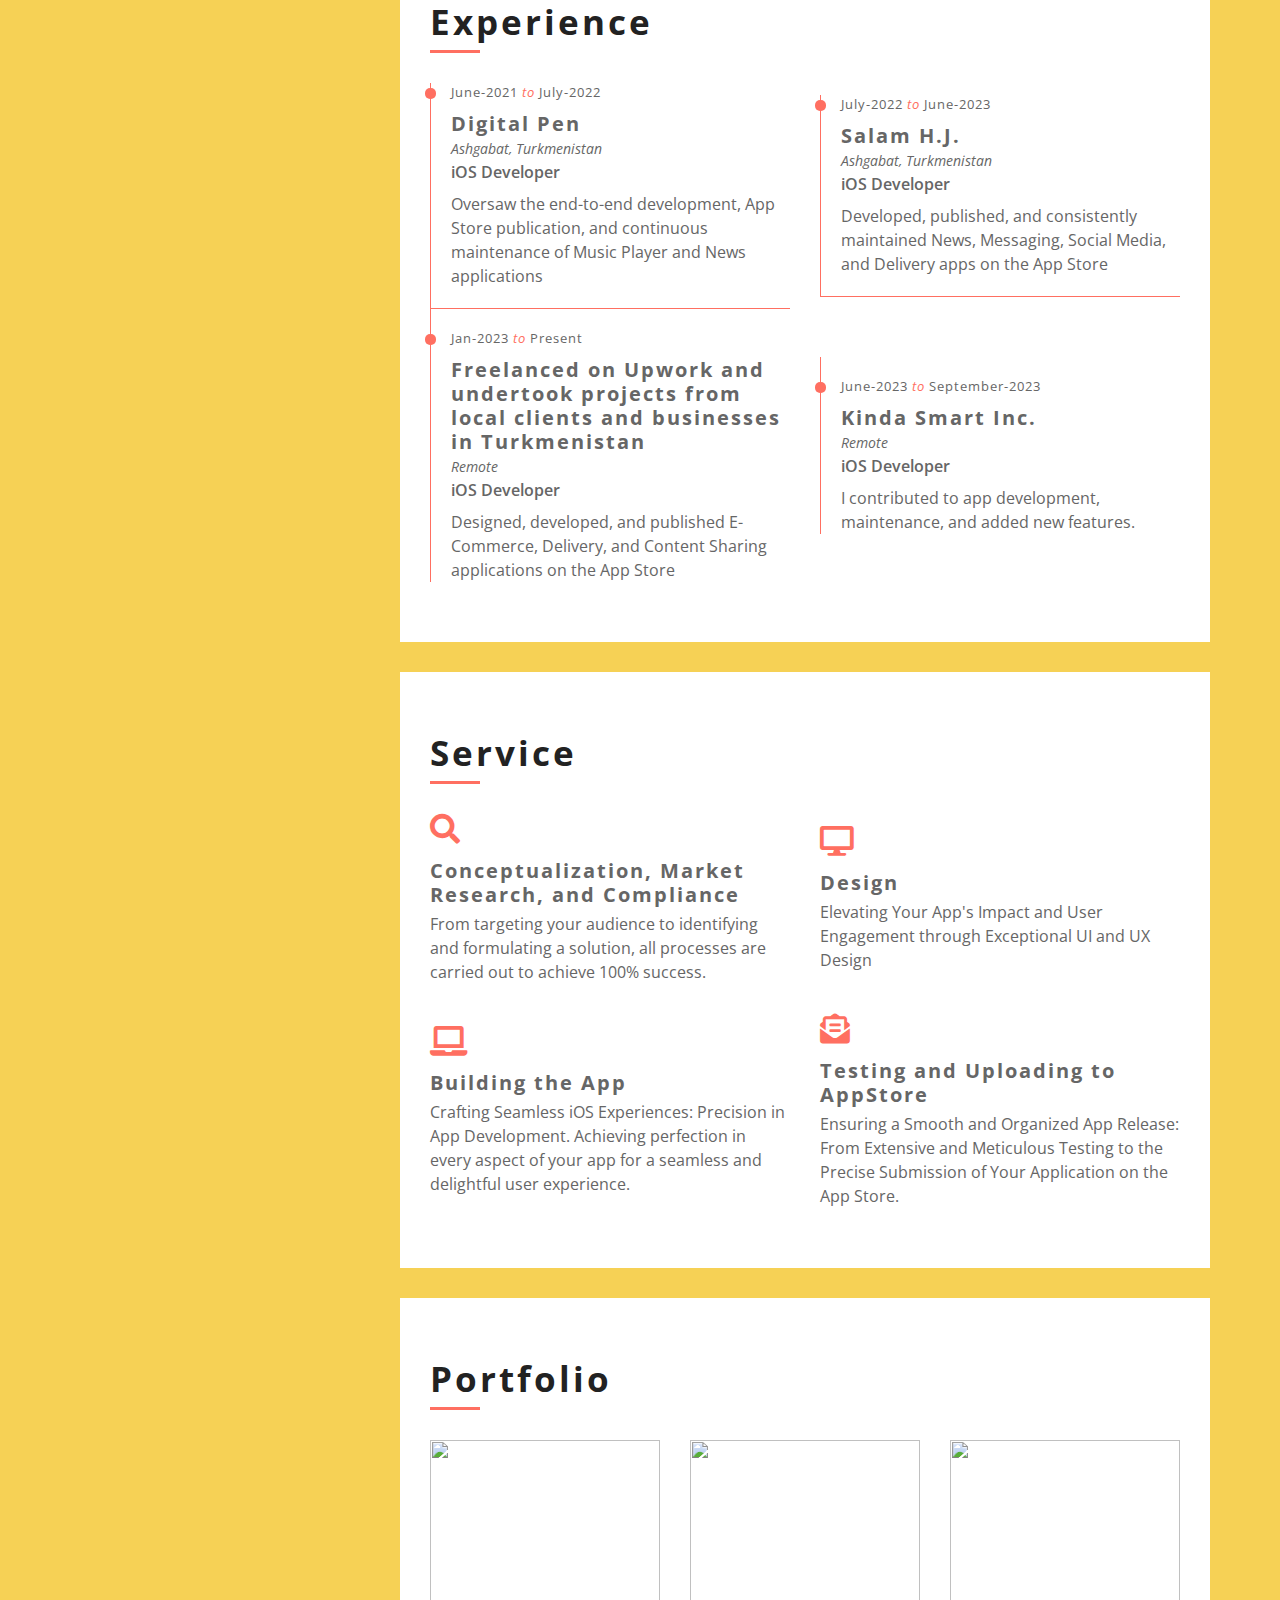
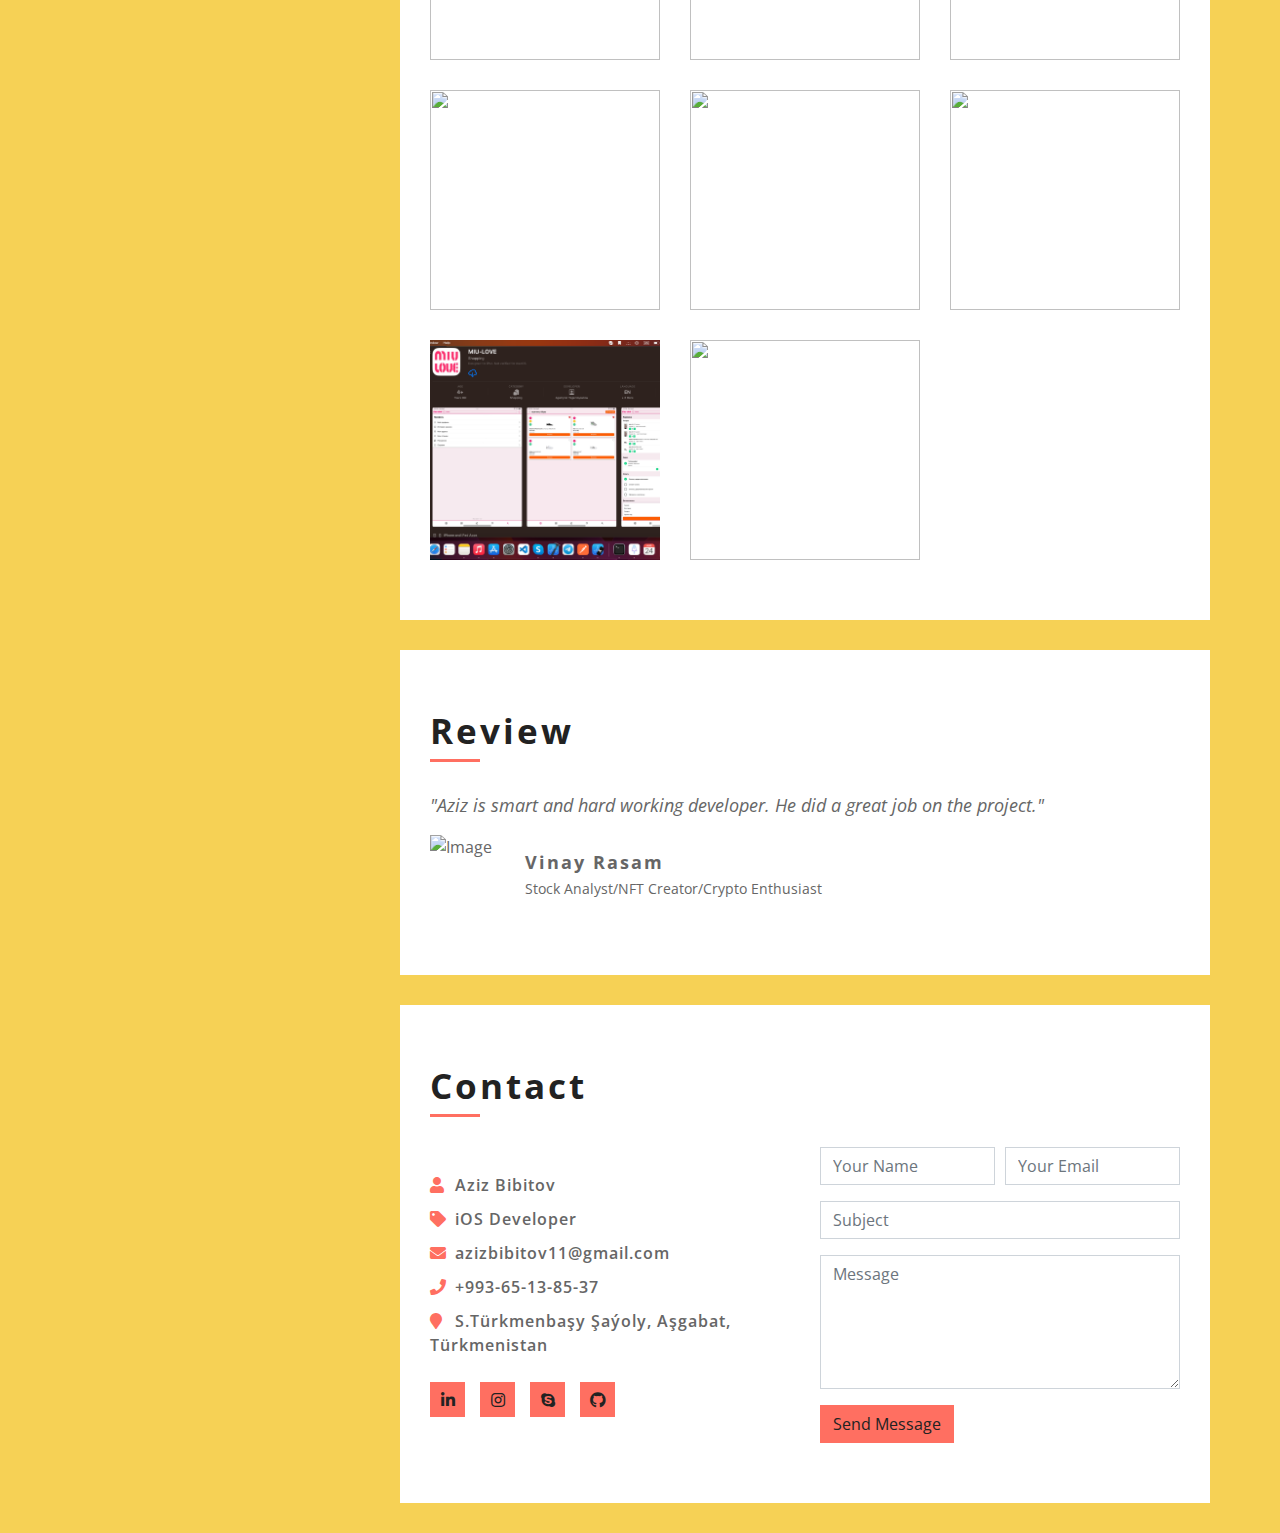
==== commit 73a51f69: "About me changed" ====
--- a/index.html
+++ b/index.html
@@ -60,10 +60,14 @@
                         </div>
                     </nav>
                 </div>
+                
                 <div class="sidebar-footer">
-                    <!--  <a href="#"><i class="fab fa-twitter"></i></a>
-                    <a href="#"><i class="fab fa-facebook-f"></i></a>
-                    <a href="#"><i class="fab fa-linkedin-in"></i></a> -->
+                    <a href="https://www.linkedin.com/in/aziz-bibitov-707753252/"><i class="fab fa-linkedin-in"></i></a>
+                    <a href="https://www.instagram.com/azizbibitov96/"><i class="fab fa-instagram"></i></a>
+                    <a href="https://join.skype.com/invite/KfkAxAWq8kUP"><i class="fab fa-skype"></i></a>
+                    <a href="https://github.com/azizbibitov"><i class="fab fa-github"></i></a>
+                    <!--    <a href="#"><i class="fab fa-facebook-f"></i></a>
+                    <a href="#"><i class="fab fa-linkedin-in"></i></a>    -->
                 </div>
             </div>
             <div class="content">
@@ -108,7 +112,7 @@
                                     I'm skilled in Stripe and Firebase, having built apps with payment processing and backend functionality with Cloud Functions.
                                 </p>
                                 <p>
-                                    I follow industry best practices for top-quality results.
+                                    I follow best practices to deliver the best results.
                                 </p>
                                 <a class="btn" href="https://join.skype.com/invite/KfkAxAWq8kUP">Hire Me</a>
                             </div>
@@ -325,6 +329,7 @@
                                         <img src="img/portfolio-3.png" class="img-fluid" alt="">
                                         <a href="img/portfolio-3.png" class="link-preview" data-lightbox="portfolio" data-title="Salam Express AppStore" title="Preview"><i class="fa fa-eye"></i></a>
                                         <a href="https://apps.apple.com/tm/app/salam-express/id6447171216" class="link-details" title="More Details"><i class="fa fa-link"></i></a>
+                                        <a href="https://github.com/azizbibitov/salam-express-ios" class="link-github" title="More Details"><i class="fab fa-github"></i></a>
                                         <a class="portfolio-title" href="documents/salam-express-desc.pdf">Salam Express <span>iOS Development</span></a>
                                     </figure>
                                 </div>
@@ -333,9 +338,11 @@
                             <div class="col-lg-4 col-md-6 portfolio-item web-dev">
                                 <div class="portfolio-wrap">
                                     <figure>
+                                        
                                         <img src="img/portfolio-4.jpg" class="img-fluid" alt="">
                                         <a href="img/portfolio-4.jpg" class="link-preview" data-lightbox="portfolio" data-title="Live Concert AppStore" title="Preview"><i class="fa fa-eye"></i></a>
                                         <a href="#" class="link-details" title="More Details"><i class="fa fa-link"></i></a>
+                                        <a href="https://github.com/azizbibitov/live-concert-sound-effects/" class="link-github" title="More Details"><i class="fab fa-github"></i></a>
                                         <a class="portfolio-title" href="documents/live-concert-sound-effects-desc.pdf">Live Concert <span>iOS Development</span></a>
                                     </figure>
                                 </div>
@@ -358,6 +365,7 @@
                                         <img src="img/portfolio-6.jpg" class="img-fluid" alt="">
                                         <a href="img/portfolio-6.jpg" class="link-preview" data-lightbox="portfolio" data-title="Altyn Ýoda AppStore" title="Preview"><i class="fa fa-eye"></i></a>
                                         <a href="https://apps.apple.com/us/app/altyn-%C3%BDoda/id6449493886" class="link-details" title="More Details"><i class="fa fa-link"></i></a>
+                                        <a href="https://github.com/azizbibitov/altyn-yoda-ios" class="link-github" title="More Details"><i class="fab fa-github"></i></a>    <!--<svg xmlns="http://www.w3.org/2000/svg" width="2500" height="2500" viewBox="0 0 999.937 999.937"><path d="M0 499.968c0-138.012 48.825-255.843 146.476-353.493C244.125 48.825 361.956 0 499.969 0 637.98 0 755.811 48.825 853.462 146.475c97.649 97.65 146.475 215.481 146.475 353.493s-48.825 255.843-146.475 353.493c-97.65 97.65-215.481 146.476-353.493 146.476-138.013 0-255.844-48.825-353.493-146.476C48.825 755.812 0 637.979 0 499.968zm54.684 0c0 122.389 43.617 227.199 130.851 314.434 87.234 87.233 192.045 130.851 314.434 130.851 122.388 0 227.199-43.617 314.433-130.851 87.234-87.234 130.851-192.045 130.851-314.434 0-122.388-43.616-227.199-130.851-314.433C727.168 98.301 622.356 54.684 499.969 54.684c-122.389 0-227.199 43.617-314.434 130.851C98.301 272.769 54.684 377.58 54.684 499.968zm140.617 107.415c-2.604-2.604-2.604-5.208 0-7.812 5.207-5.208 11.718-7.161 19.529-5.859 7.812 1.302 12.369 2.604 13.671 3.906 9.114 3.906 19.205 12.694 30.271 26.366 11.066 13.671 19.855 23.11 26.366 28.318 31.248 26.04 63.146 27.993 95.696 5.859 2.604-9.114 6.836-16.926 12.694-23.437 5.858-6.51 11.393-11.066 16.601-13.671 5.209-2.604 14.323-6.51 27.343-11.718-42.967-3.906-77.795-11.393-104.486-22.46s-47.849-25.063-63.473-41.989c-20.832-23.436-33.527-54.033-38.084-91.791-4.558-37.758-1.628-72.261 8.789-103.509 7.812-19.53 18.879-37.106 33.2-52.731-10.416-32.55-8.463-69.657 5.859-111.321 41.664 2.604 79.422 16.926 113.274 42.966 65.1-16.926 132.804-17.577 203.111-1.953 9.114-6.51 23.111-14.647 41.989-24.413 18.879-9.765 42.641-15.299 71.285-16.601 5.208 14.322 8.789 31.248 10.742 50.778s.977 37.758-2.929 54.684c29.945 31.248 45.569 72.912 46.871 124.992 0 41.664-7.16 76.167-21.482 103.509s-39.711 50.127-76.167 68.354c-24.738 11.719-57.288 18.879-97.65 21.483 18.229 9.114 31.574 18.554 40.037 28.319 8.464 9.765 13.997 25.063 16.602 45.895v61.521l1.952 59.566c3.906 6.511 8.464 12.044 13.672 16.602 5.208 4.557 9.765 7.812 13.671 9.765 3.905 1.953 5.208 4.883 3.905 8.789-1.302 3.906-6.51 5.859-15.623 5.859-22.135 0-39.711-7.812-52.731-23.437-3.906-6.51-5.859-14.321-5.859-23.436v-93.744c0-10.416-2.604-17.903-7.812-22.46-5.208-4.558-10.416-7.487-15.624-8.789v123.039c0 22.134 2.604 36.456 7.812 42.966s8.463 13.021 9.766 19.53c1.302 1.302.325 2.278-2.93 2.929-3.254.65-8.788-.325-16.601-2.929-16.926-3.906-28.644-12.695-35.154-26.366-6.51-13.671-9.765-28.319-9.765-43.943V667.926H488.25v121.086c0 15.624-3.256 30.598-9.766 44.919-9.113 18.229-26.04 27.993-50.777 29.295-3.906-1.302-5.859-2.604-5.859-3.905 1.302-1.303 5.208-7.812 11.718-19.53 1.302-2.604 2.93-7.812 4.883-15.624 1.954-7.812 2.93-16.926 2.93-27.342v-123.04c-5.208 1.302-10.091 4.231-14.648 8.789s-6.836 12.044-6.836 22.46v93.744c0 9.113-1.953 16.926-5.859 23.436-11.718 15.624-29.295 23.437-52.73 23.437-9.114 0-14.322-1.953-15.624-5.859-1.303-2.604-.977-4.883.977-6.836s4.883-4.232 8.789-6.836c3.906-2.604 6.51-4.558 7.812-5.859 5.208-3.906 9.113-9.114 11.718-15.624 3.906-5.208 4.882-18.879 2.929-41.013s-2.279-36.456-.977-42.966c-33.853 11.718-68.355 5.858-103.51-17.577-10.416-10.416-20.832-25.39-31.248-44.919-7.812-14.323-23.436-31.249-46.871-50.779z"/></svg></a> -->
                                         <a class="portfolio-title" href="documents/altyn-yoda-desc.pdf">Altyn Ýoda <span>iOS Development</span></a>
                                     </figure>
                                 </div>
@@ -469,6 +477,7 @@
                                         <a class="btn" href="https://www.linkedin.com/in/aziz-bibitov-707753252/"><i class="fab fa-linkedin-in"></i></a>
                                         <a class="btn" href="https://www.instagram.com/azizbibitov96/"><i class="fab fa-instagram"></i></a>
                                         <a class="btn" href="https://join.skype.com/invite/KfkAxAWq8kUP"><i class="fab fa-skype"></i></a>
+                                        <a class="btn" href="https://github.com/azizbibitov"><i class="fab fa-github"></i></a>
                                     </div>
                                 </div>
                             </div>
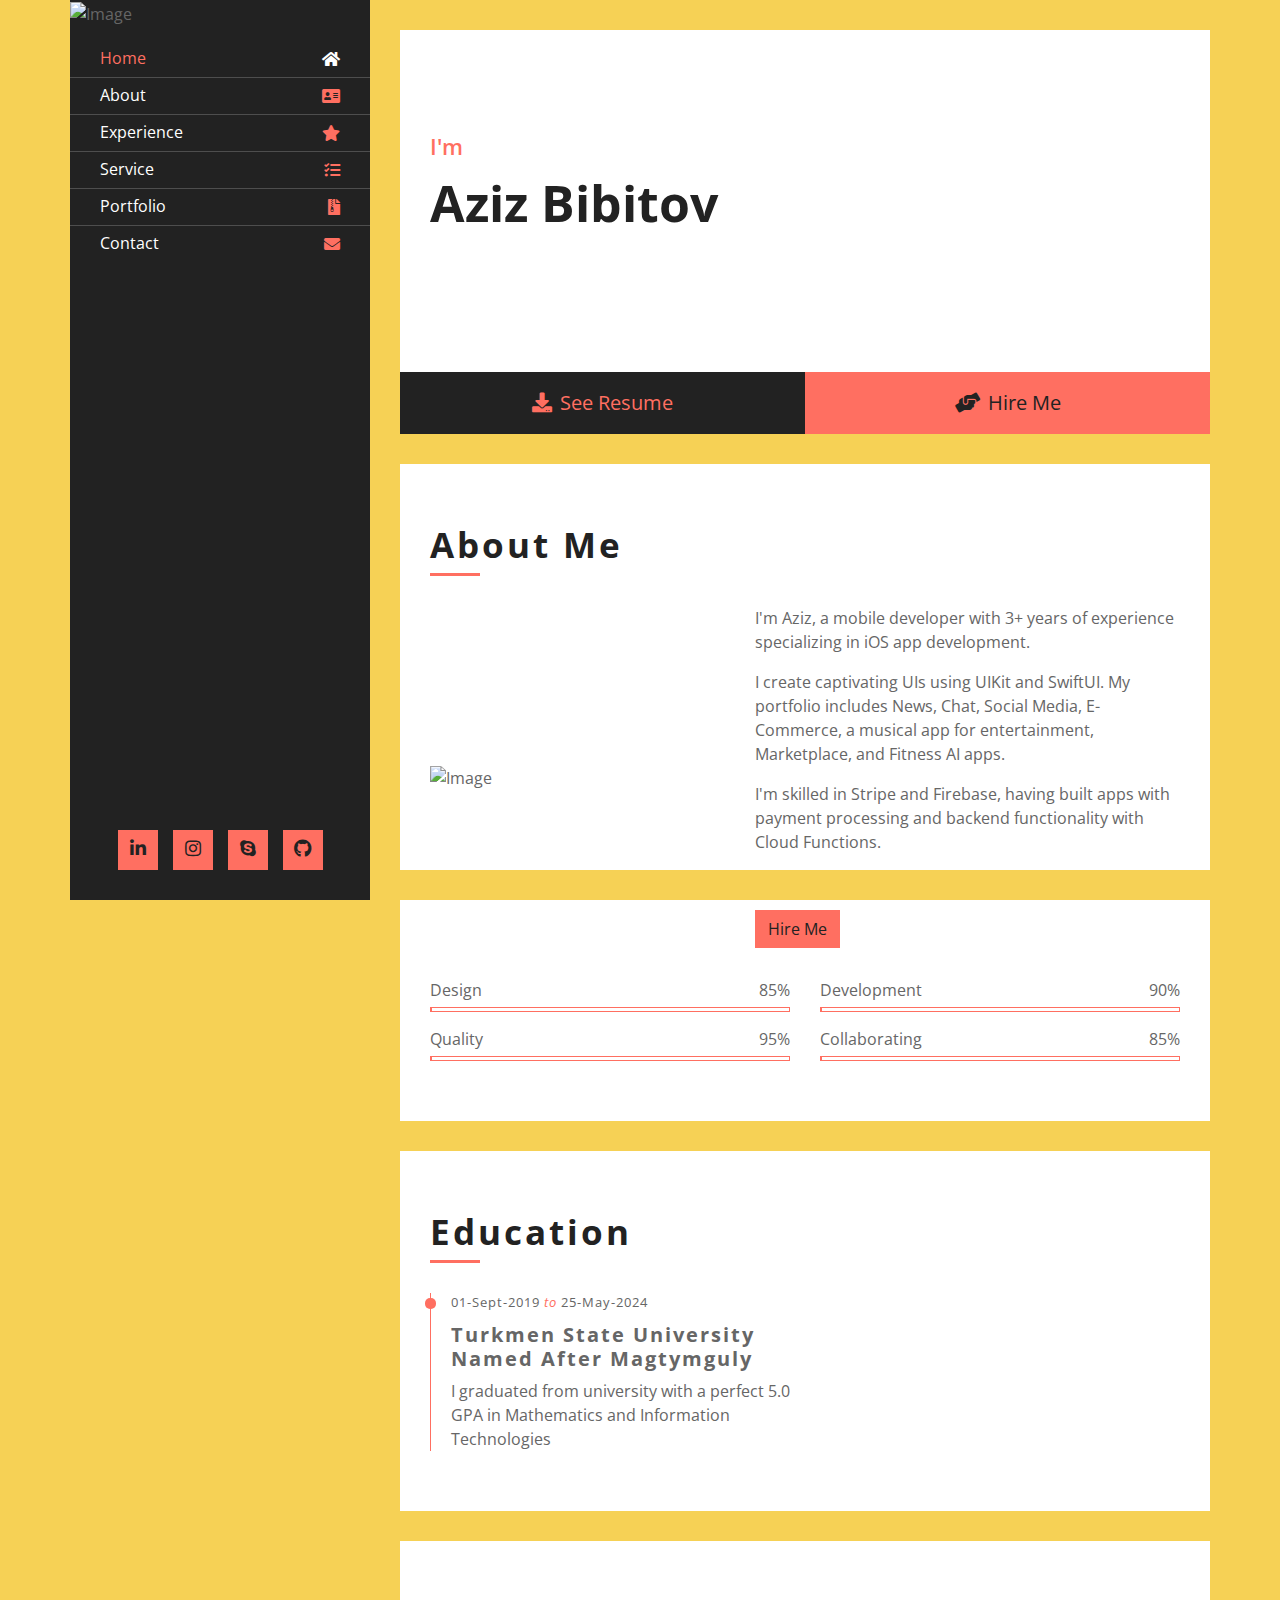
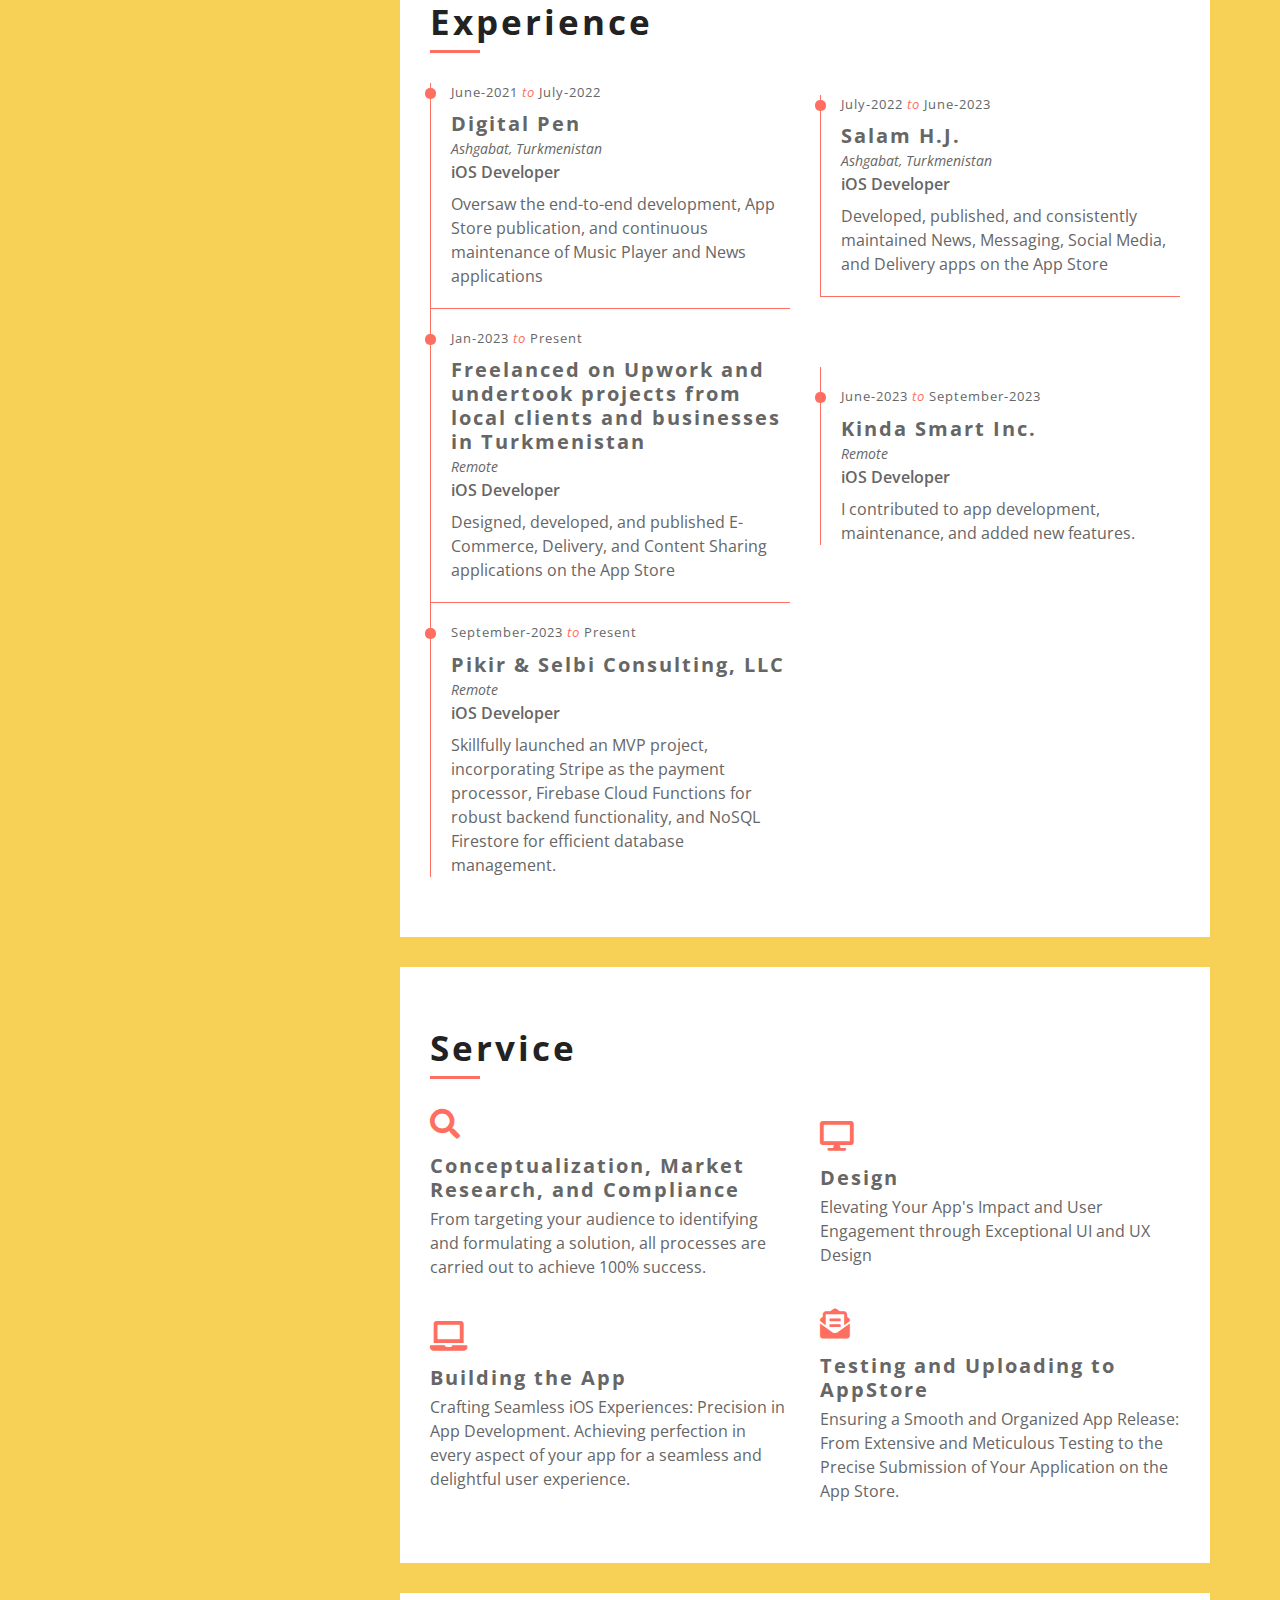
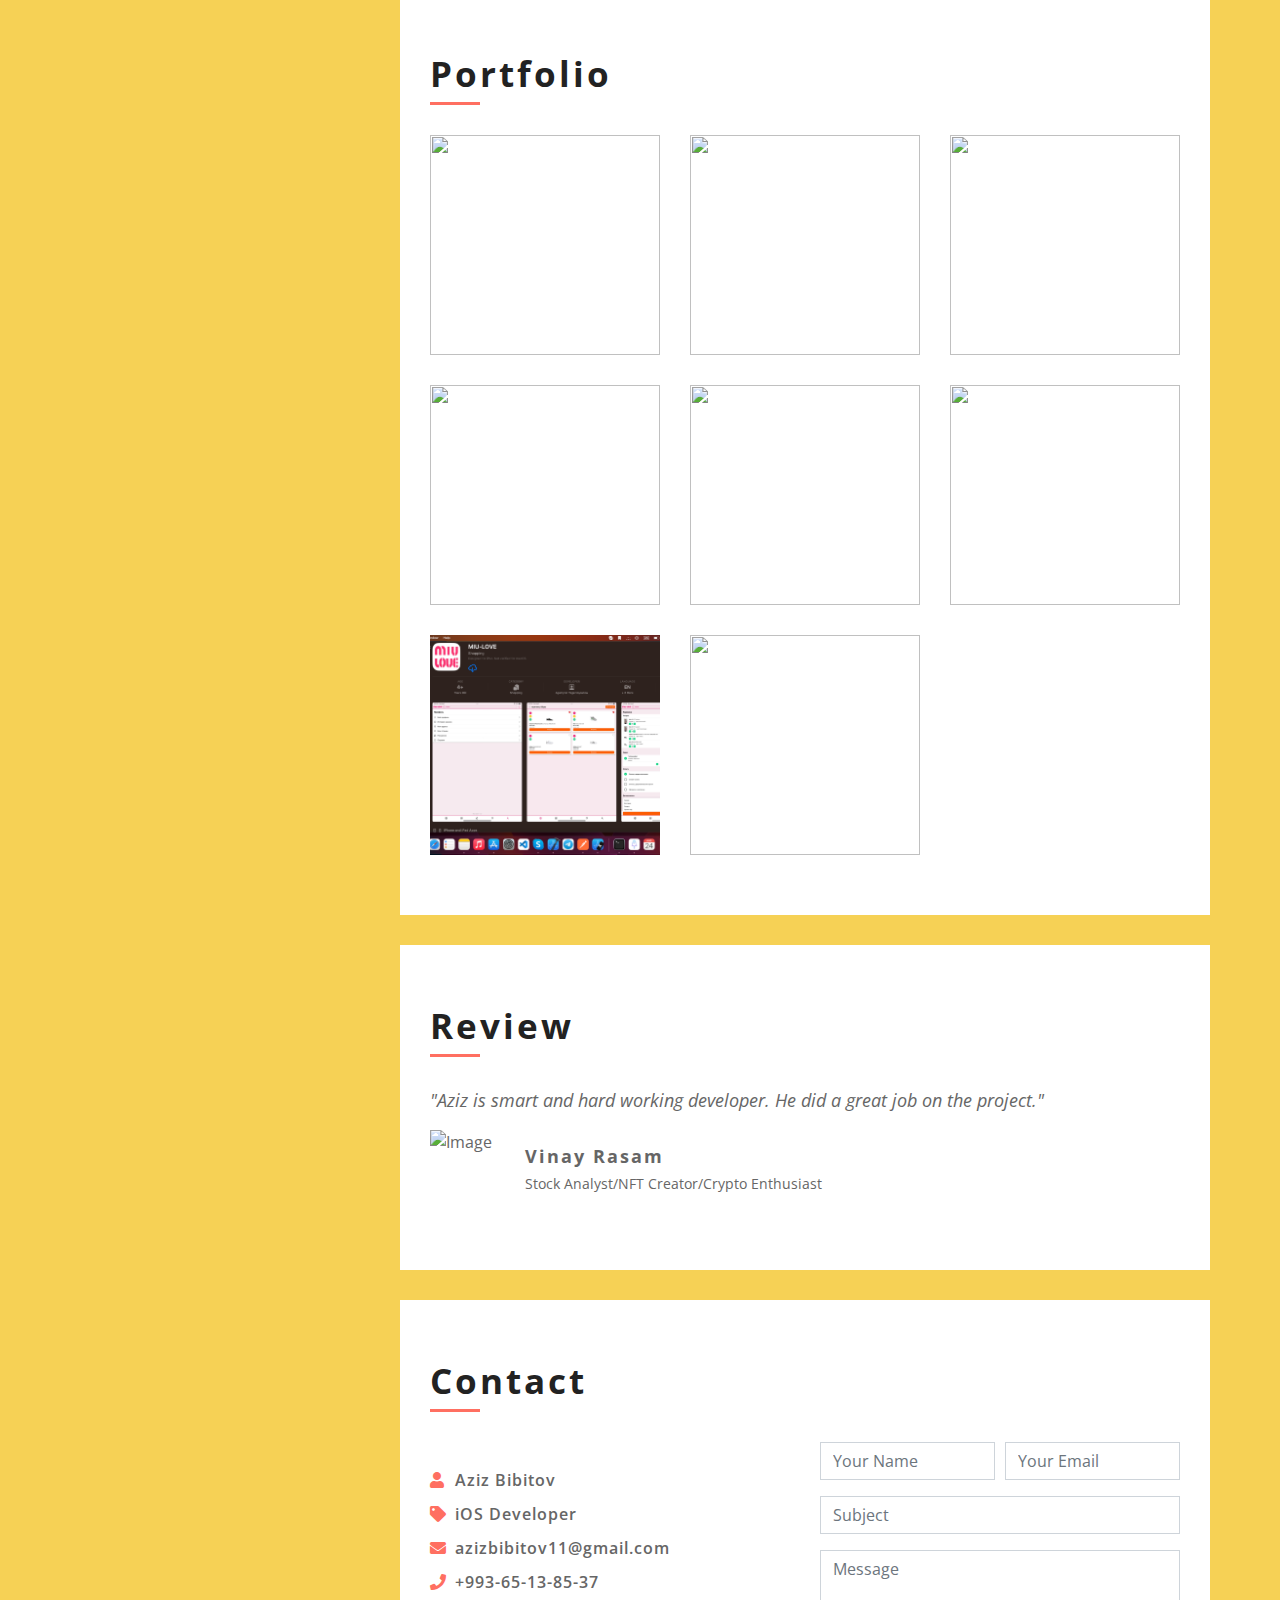
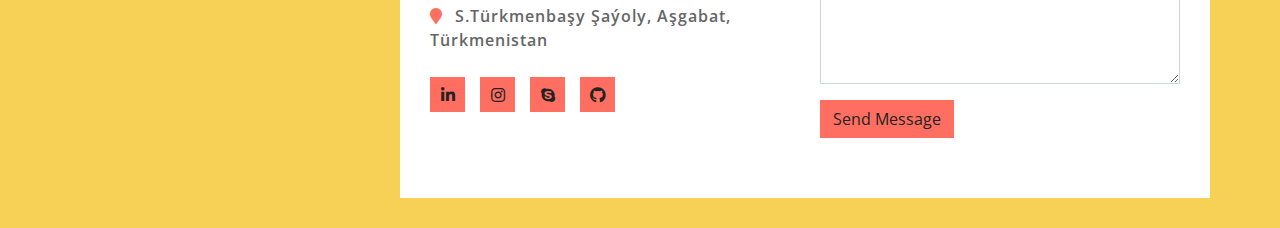
==== commit 4a07f6da: "Added Work Pikir" ====
--- a/index.html
+++ b/index.html
@@ -239,6 +239,15 @@
                                     <p>I contributed to app development, maintenance, and added new features.</p>
                                 </div>
                            </div>
+                           <div class="col-md-6">
+                            <div class="exp-col">
+                                <span>September-2023 <i>to</i> Present</span>
+                                <h3>Pikir & Selbi Consulting, LLC</h3>
+                                <h4>Remote</h4>
+                                <h5>iOS Developer</h5>
+                                <p>Skillfully launched an MVP project, incorporating Stripe as the payment processor, Firebase Cloud Functions for robust backend functionality, and NoSQL Firestore for efficient database management.</p>
+                            </div>
+                       </div>
                         </div>
                     </div>
                 </div>
@@ -329,7 +338,6 @@
                                         <img src="img/portfolio-3.png" class="img-fluid" alt="">
                                         <a href="img/portfolio-3.png" class="link-preview" data-lightbox="portfolio" data-title="Salam Express AppStore" title="Preview"><i class="fa fa-eye"></i></a>
                                         <a href="https://apps.apple.com/tm/app/salam-express/id6447171216" class="link-details" title="More Details"><i class="fa fa-link"></i></a>
-                                        <a href="https://github.com/azizbibitov/salam-express-ios" class="link-github" title="More Details"><i class="fab fa-github"></i></a>
                                         <a class="portfolio-title" href="documents/salam-express-desc.pdf">Salam Express <span>iOS Development</span></a>
                                     </figure>
                                 </div>
